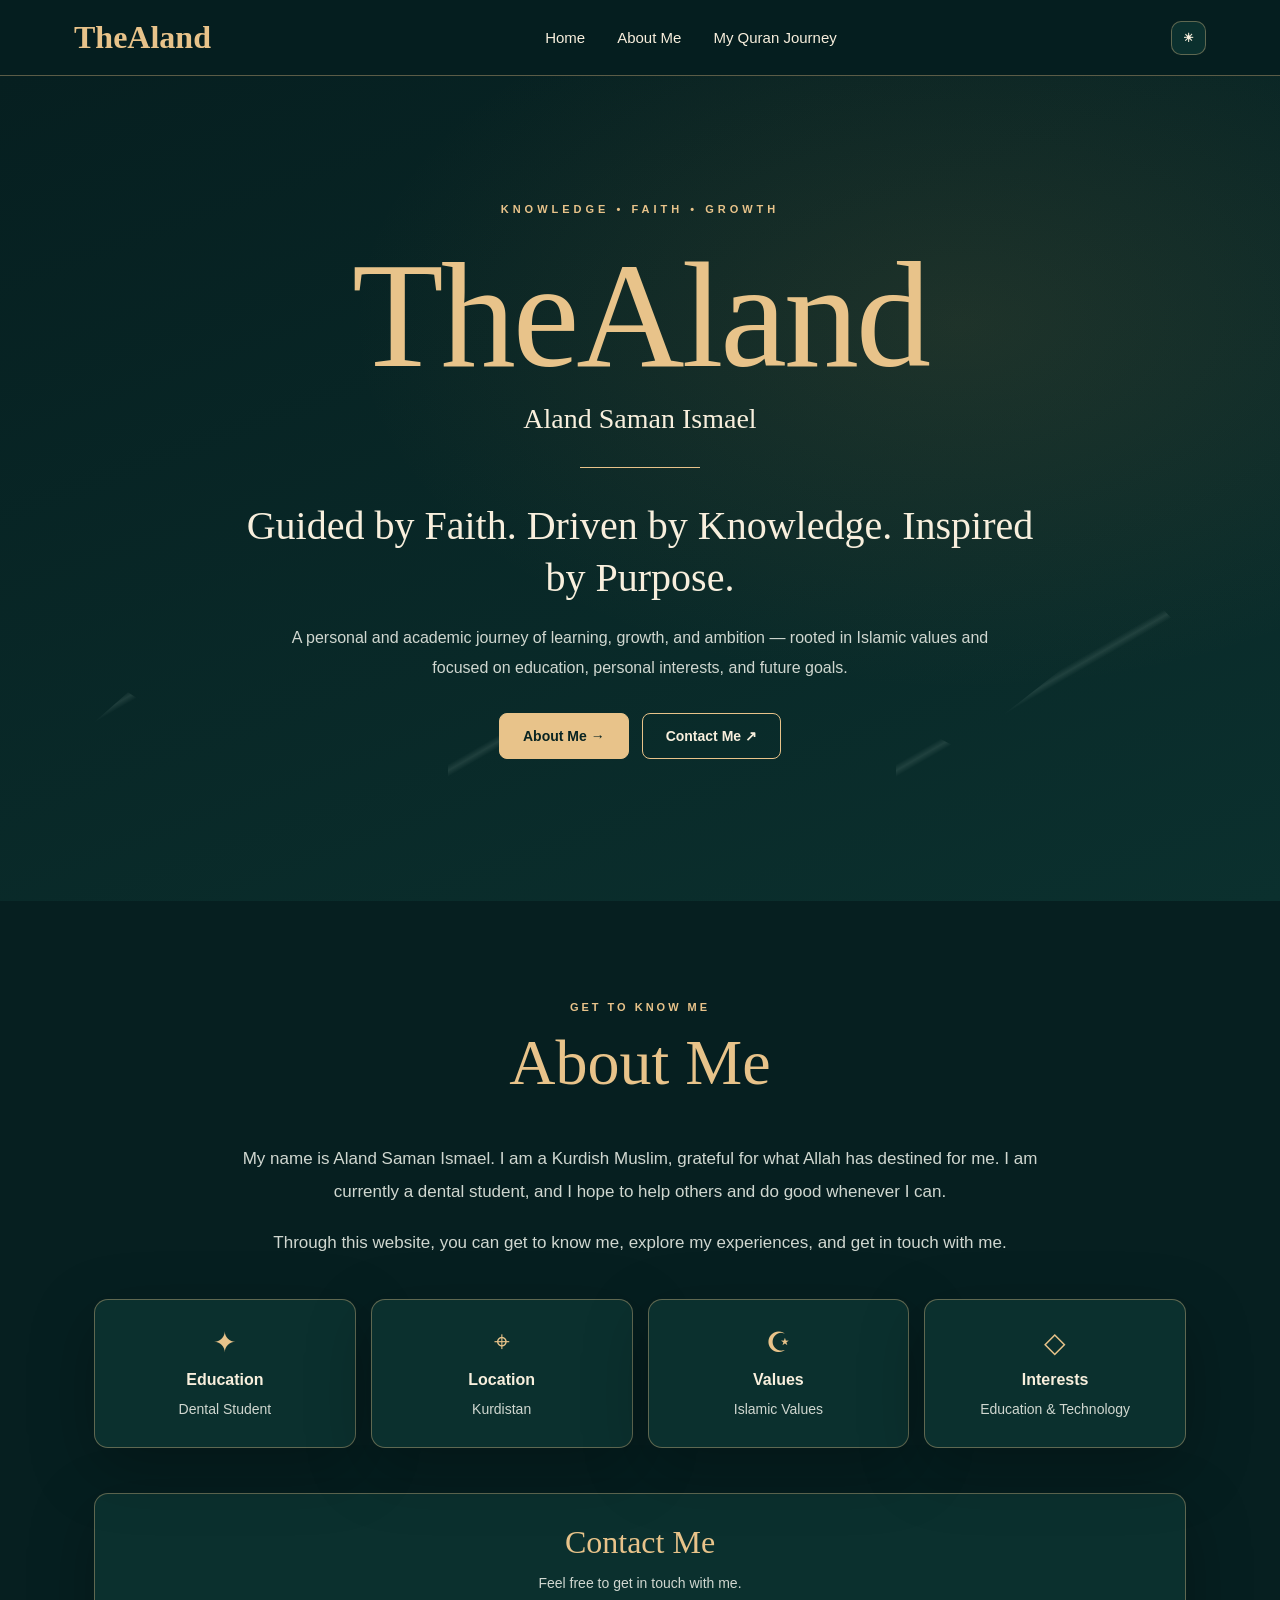
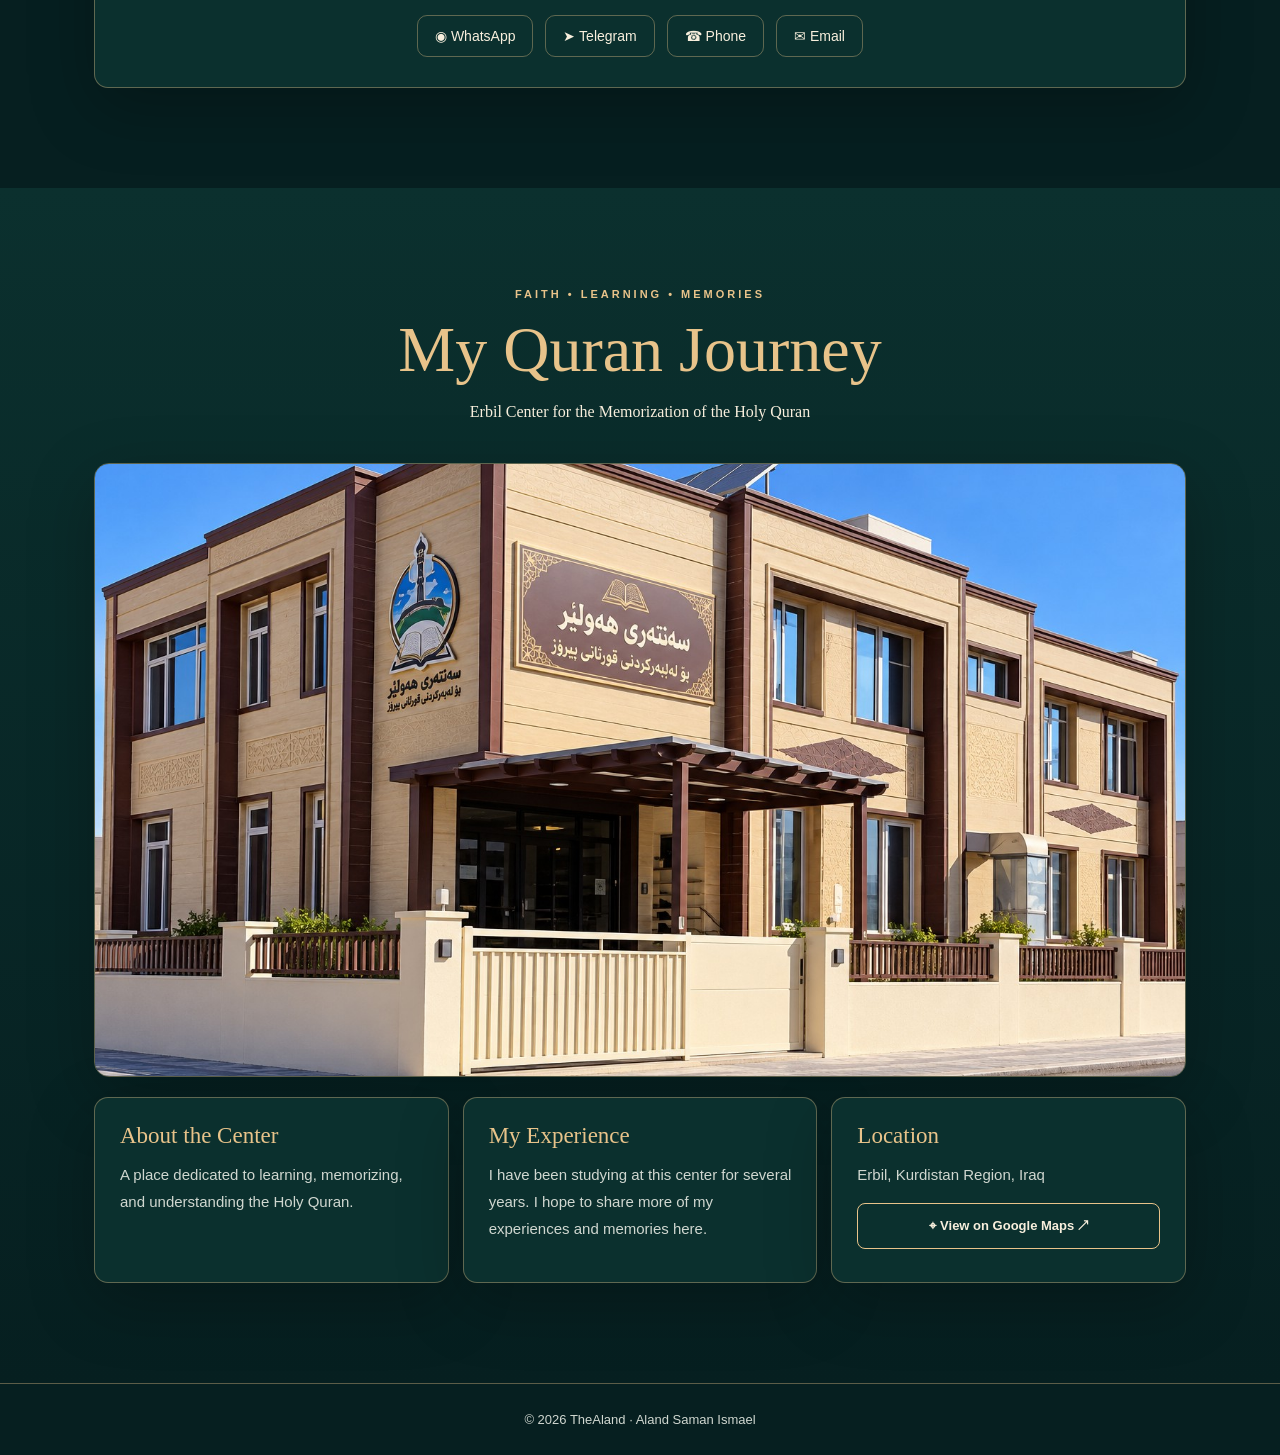
==== index.html @ 5c873763 "Add files via upload" ====
<!doctype html><html lang="en" dir="ltr"><head><meta charset="utf-8"><meta name="viewport" content="width=device-width,initial-scale=1"><meta name="theme-color" content="#092b2b"><meta name="description" content="TheAland — personal and academic journey of Aland Saman Ismael"><title>TheAland — Aland Saman Ismael</title><style>
:root{--bg:#061f20;--panel:#0b302e;--panel2:#103c38;--ink:#f8efdd;--muted:#d0d7d0;--gold:#e8c38a;--line:rgba(232,195,138,.38);--shadow:0 20px 65px rgba(0,0,0,.25)}body.light{--bg:#f7f2e9;--panel:#fffaf0;--panel2:#eee4d3;--ink:#17332e;--muted:#53645b;--gold:#90632c;--line:rgba(130,93,47,.32);--shadow:0 20px 55px rgba(55,44,26,.10)}*{box-sizing:border-box}html{scroll-behavior:smooth;scroll-padding-top:86px}body{margin:0;background:var(--bg);color:var(--ink);font-family:Georgia,'Times New Roman',serif;transition:background .45s,color .45s}body[dir=rtl]{font-family:Tahoma,Arial,sans-serif}a{text-decoration:none;color:inherit}button{font:inherit;cursor:pointer}button:focus-visible,a:focus-visible{outline:2px solid var(--gold);outline-offset:4px}header{position:sticky;top:0;z-index:20;background:color-mix(in srgb,var(--bg) 93%,transparent);backdrop-filter:blur(18px);border-bottom:1px solid var(--line)}nav{max-width:1180px;margin:auto;padding:12px 24px;min-height:75px;display:flex;justify-content:space-between;align-items:center;gap:18px}.brand{font-size:clamp(24px,3vw,32px);font-weight:bold;color:var(--gold);white-space:nowrap}.navlinks{display:flex;gap:clamp(10px,2.2vw,28px);align-items:center}.navlinks a{font:15px Arial,sans-serif;white-space:nowrap;padding:10px 2px;transition:color .2s}.navlinks a:hover,.navlinks a.active{color:var(--gold)}.controls{display:flex;gap:7px;align-items:center}.smallbtn{border:1px solid var(--line);background:var(--panel);color:var(--ink);padding:9px 11px;border-radius:10px;font:600 12px Arial,sans-serif;white-space:nowrap}.smallbtn:hover{border-color:var(--gold)}.wrap{max-width:1140px;margin:auto;padding:0 24px}.hero{min-height:calc(100svh - 75px);display:flex;align-items:center;position:relative;overflow:hidden;background:radial-gradient(ellipse at 75% 30%,rgba(191,137,67,.12),transparent 45%),linear-gradient(160deg,var(--bg),var(--panel))}.hero:before{content:"";position:absolute;inset:auto 0 0;height:46%;opacity:.2;background:linear-gradient(150deg,transparent 38%,#76928a 39%,transparent 40%) 0 100%/35% 100% repeat-x;clip-path:polygon(0 75%,10% 45%,19% 65%,32% 25%,46% 75%,61% 35%,75% 60%,90% 20%,100% 56%,100% 100%,0 100%)}.hero-inner{position:relative;width:100%;text-align:center;padding:105px 24px 120px}.eyebrow{font:600 11px Arial,sans-serif;letter-spacing:4px;color:var(--gold);text-transform:uppercase}.hero h1{font-size:clamp(68px,12vw,150px);line-height:1.04;color:var(--gold);font-weight:500;letter-spacing:-3px;margin:22px 0 10px}.fullname{font-size:clamp(18px,3vw,28px);margin:0 0 32px}.rule{height:1px;width:120px;background:var(--gold);margin:0 auto 32px}.hero h2{font-size:clamp(23px,3.5vw,40px);font-weight:400;line-height:1.3;max-width:820px;margin:0 auto 19px}.intro{max-width:710px;margin:0 auto 30px;color:var(--muted);font:16px/1.9 Arial,sans-serif}.actions{display:flex;gap:13px;justify-content:center;flex-wrap:wrap}.btn{display:inline-flex;justify-content:center;align-items:center;gap:9px;min-height:46px;padding:12px 23px;border-radius:8px;border:1px solid var(--gold);background:var(--gold);color:#092422;font:600 14px Arial,sans-serif;transition:transform .25s,box-shadow .25s,background .25s}.btn:hover{transform:translateY(-3px);box-shadow:0 8px 25px rgba(213,164,86,.2)}.btn.ghost{background:transparent;color:var(--ink)}section.content{padding:100px 0}.sectiontop{text-align:center;margin-bottom:42px}.sectiontop h2{font-size:clamp(40px,6vw,64px);font-weight:400;color:var(--gold);margin:13px 0}.sectiontop .eyebrow{letter-spacing:3px}.aboutcopy{max-width:850px;margin:0 auto 40px;text-align:center;font:17px/1.95 Arial,sans-serif;color:var(--muted)}.aboutcopy p{margin:0 0 18px}.cards{display:grid;grid-template-columns:repeat(4,1fr);gap:15px}.card,.contact,.info{border:1px solid var(--line);border-radius:14px;background:var(--panel);box-shadow:var(--shadow)}.card{padding:26px 16px;text-align:center}.card .symbol{font-size:28px;color:var(--gold);display:block;margin-bottom:12px}.card strong{display:block;font:600 16px Arial,sans-serif;color:var(--ink);margin-bottom:9px}.card span:last-child{font:14px/1.6 Arial,sans-serif;color:var(--muted)}.contact{margin-top:45px;padding:30px;text-align:center}.contact h3{color:var(--gold);font-size:32px;font-weight:400;margin:0 0 6px}.contact p{color:var(--muted);font:14px Arial,sans-serif}.contact-links{display:flex;justify-content:center;flex-wrap:wrap;gap:12px;margin-top:24px}.contact-links a{border:1px solid var(--line);border-radius:10px;padding:12px 17px;display:inline-flex;align-items:center;gap:8px;font:14px Arial,sans-serif;transition:transform .2s,background .2s}.contact-links a:hover{transform:translateY(-3px);background:var(--panel2)}.journey{background:linear-gradient(180deg,var(--panel),var(--bg))}.journey-photo{width:100%;display:block;aspect-ratio:16/9;object-fit:cover;border:1px solid var(--line);border-radius:15px;box-shadow:var(--shadow)}.journey-grid{display:grid;grid-template-columns:repeat(3,1fr);gap:14px;margin-top:20px}.info{padding:25px}.info h3{color:var(--gold);font-size:23px;font-weight:400;margin:0 0 12px}.info p{color:var(--muted);font:15px/1.8 Arial,sans-serif;margin:0 0 15px}.info .btn{width:100%;font-size:13px;padding:12px 10px}.footer{text-align:center;padding:28px 20px;border-top:1px solid var(--line);font:13px Arial,sans-serif;color:var(--muted)}.reveal{opacity:1;transform:none;transition:opacity .7s ease,transform .7s ease}.reveal.visible{opacity:1;transform:none}[dir=rtl] .eyebrow{letter-spacing:0}[dir=rtl] .hero h1{letter-spacing:0}@media(max-width:850px){nav{flex-wrap:wrap;gap:7px;justify-content:center}.brand{margin-right:auto}.controls{margin-left:auto}.navlinks{order:3;width:100%;justify-content:center;gap:24px}.navlinks a{font-size:13px}.cards{grid-template-columns:repeat(2,1fr)}.journey-grid{grid-template-columns:1fr}.hero{min-height:76svh}.hero-inner{padding:80px 22px}.hero h1{font-size:clamp(60px,12vw,100px)}section.content{padding:75px 0}}@media(max-width:440px){nav{padding:10px 12px}.navlinks{gap:17px}.navlinks a{font-size:12px}.brand{font-size:24px}.smallbtn{padding:8px}.wrap{padding:0 16px}.card{padding:20px 9px}.contact{padding:24px 13px}.contact-links a{padding:11px 12px}.hero h1{letter-spacing:-2px}}@media(prefers-reduced-motion:reduce){html{scroll-behavior:auto}*,*:before,*:after{transition:none!important;animation:none!important}.reveal{opacity:1;transform:none}}
</style></head><body><header><nav><a class="brand" href="#home">TheAland</a><div class="navlinks"><a href="#home" data-i="navHome">Home</a><a href="#about" data-i="navAbout">About Me</a><a href="#quran" data-i="navQuran">My Quran Journey</a></div><div class="controls"><button id="theme" class="smallbtn" aria-label="Toggle dark and light mode">☀︎</button></div></nav></header>
<main><section id="home" class="hero"><div class="hero-inner"><div class="eyebrow reveal" data-i="tag">KNOWLEDGE • FAITH • GROWTH</div><h1 class="reveal">TheAland</h1><p class="fullname reveal">Aland Saman Ismael</p><div class="rule"></div><h2 class="reveal" data-i="headline">Guided by Faith. Driven by Knowledge. Inspired by Purpose.</h2><p class="intro reveal" data-i="intro">A personal and academic journey of learning, growth, and ambition — rooted in Islamic values and focused on education, personal interests, and future goals.</p><div class="actions reveal"><a class="btn" href="#about" data-i="aboutBtn">About Me →</a><a class="btn ghost" href="#contact" data-i="contactBtn">Contact Me ↗</a></div></div></section>
<section id="about" class="content"><div class="wrap"><div class="sectiontop reveal"><div class="eyebrow" data-i="getToKnow">GET TO KNOW ME</div><h2 data-i="aboutTitle">About Me</h2></div><div class="aboutcopy reveal"><p data-i="aboutP1">My name is Aland Saman Ismael. I am a Kurdish Muslim, grateful for what Allah has destined for me. I am currently a dental student, and I hope to help others and do good whenever I can.</p><p data-i="aboutP2">Through this website, you can get to know me, explore my experiences, and get in touch with me.</p></div><div class="cards reveal"><div class="card"><span class="symbol">✦</span><strong data-i="education">Education</strong><span data-i="dental">Dental Student</span></div><div class="card"><span class="symbol">⌖</span><strong data-i="location">Location</strong><span data-i="kurdistan">Kurdistan</span></div><div class="card"><span class="symbol">☪</span><strong data-i="values">Values</strong><span data-i="islamic">Islamic Values</span></div><div class="card"><span class="symbol">◇</span><strong data-i="interests">Interests</strong><span data-i="eduTech">Education & Technology</span></div></div><div class="contact reveal" id="contact"><h3 data-i="contactTitle">Contact Me</h3><p data-i="contactDesc">Feel free to get in touch with me.</p><div class="contact-links"><a href="https://wa.me/9647704470243" target="_blank" rel="noopener">◉ WhatsApp</a><a href="https://t.me/alandasi" target="_blank" rel="noopener">➤ Telegram</a><a href="tel:+9647704470243">☎ Phone</a><a href="mailto:Alandkoyi207@gmail.com">✉ Email</a></div></div></div></section>
<section id="quran" class="content journey"><div class="wrap"><div class="sectiontop reveal"><div class="eyebrow" data-i="journeyTag">FAITH • LEARNING • MEMORIES</div><h2 data-i="journeyTitle">My Quran Journey</h2><p data-i="centerName">Erbil Center for the Memorization of the Holy Quran</p></div><img class="journey-photo reveal" src="[data-uri]" alt="Edited architectural image of Erbil Quran memorization center"><div class="journey-grid reveal"><article class="info"><h3 data-i="centerHead">About the Center</h3><p data-i="centerText">A place dedicated to learning, memorizing, and understanding the Holy Quran.</p></article><article class="info"><h3 data-i="experienceHead">My Experience</h3><p data-i="experienceText">I have been studying at this center for several years. I hope to share more of my experiences and memories here.</p></article><article class="info"><h3 data-i="location">Location</h3><p data-i="centerLocation">Erbil, Kurdistan Region, Iraq</p><a class="btn ghost" href="https://maps.app.goo.gl/LrZGSgkJz7rEsJYW6?g_st=ac" target="_blank" rel="noopener" data-i="mapsBtn">⌖ View on Google Maps ↗</a></article></div></div></section></main><footer class="footer">© <span id="year"></span> TheAland · Aland Saman Ismael</footer>
<script>
(function(){
  var b=document.getElementById('theme');
  if(b){b.addEventListener('click',function(){
    document.body.classList.toggle('light');
    b.textContent=document.body.classList.contains('light')?'☾':'☀︎';
  });}
  var y=document.getElementById('year');if(y)y.textContent=new Date().getFullYear();
})();
</script></body></html>
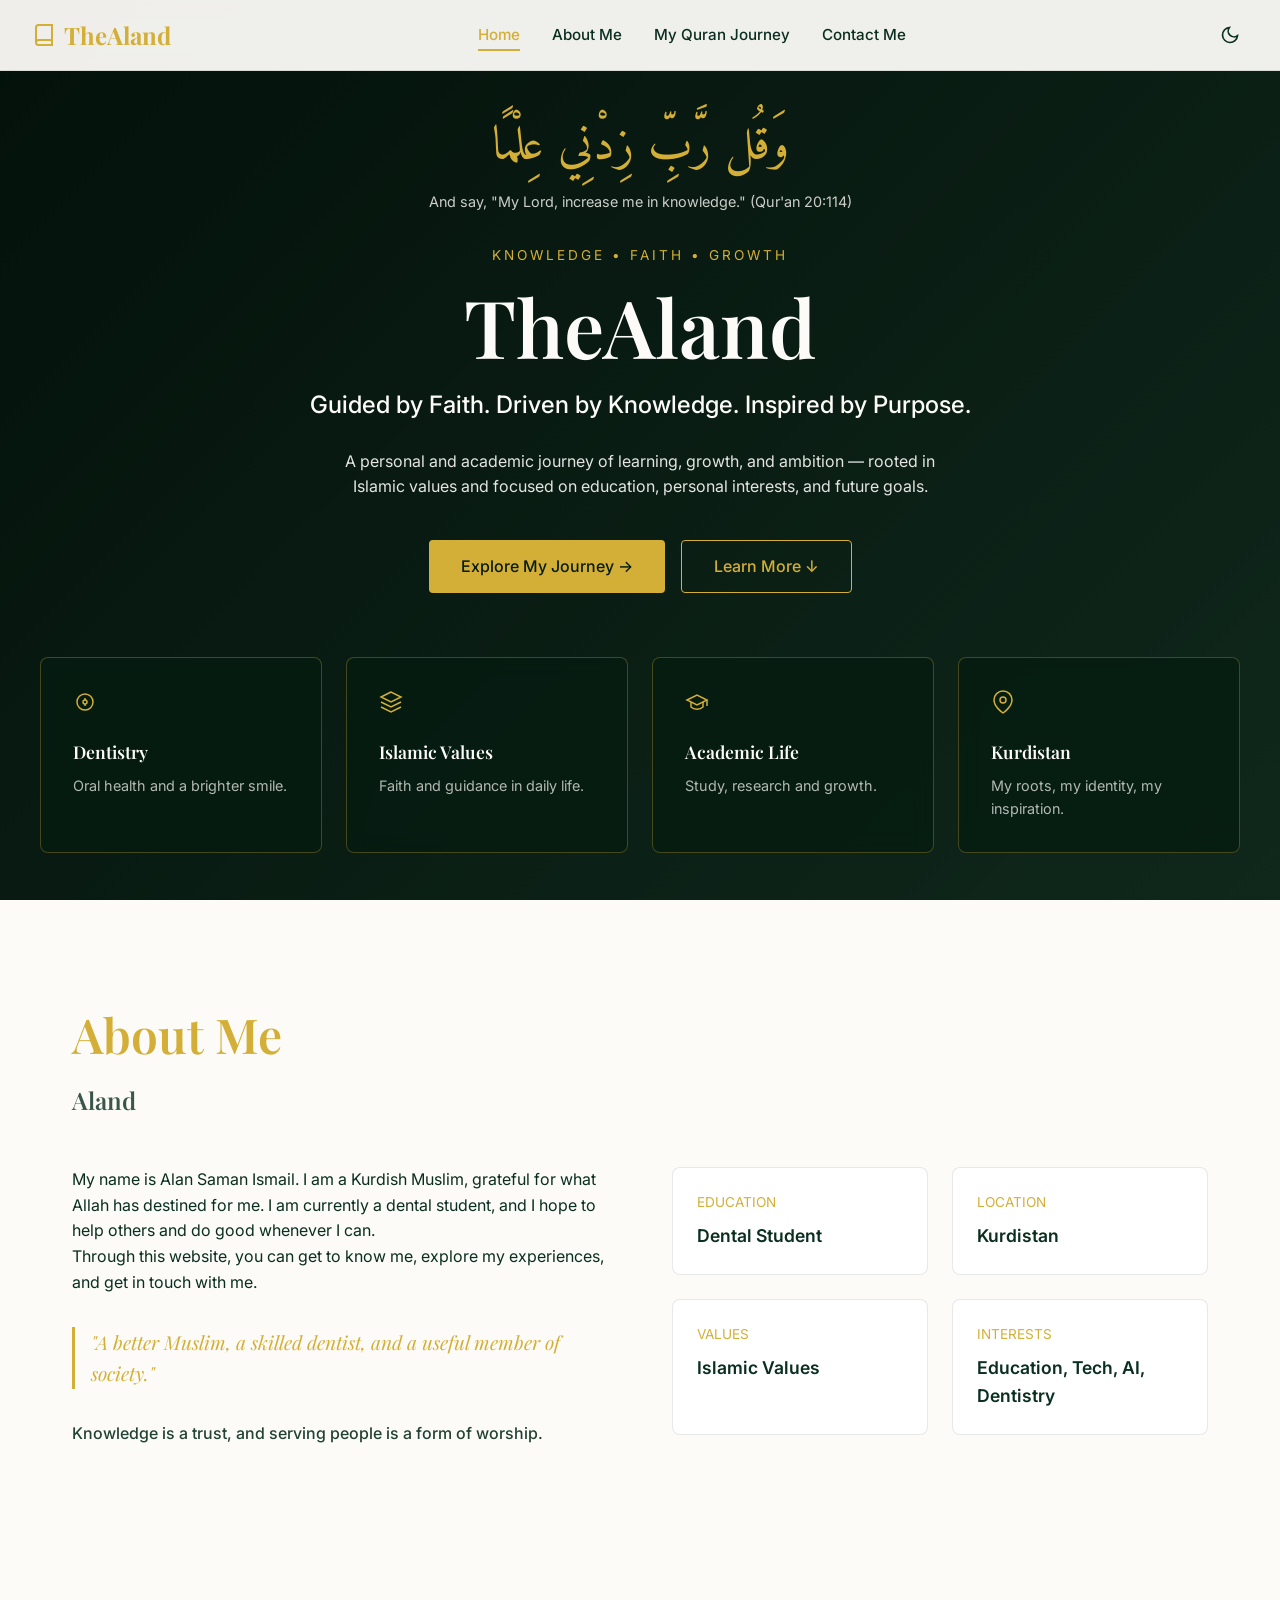
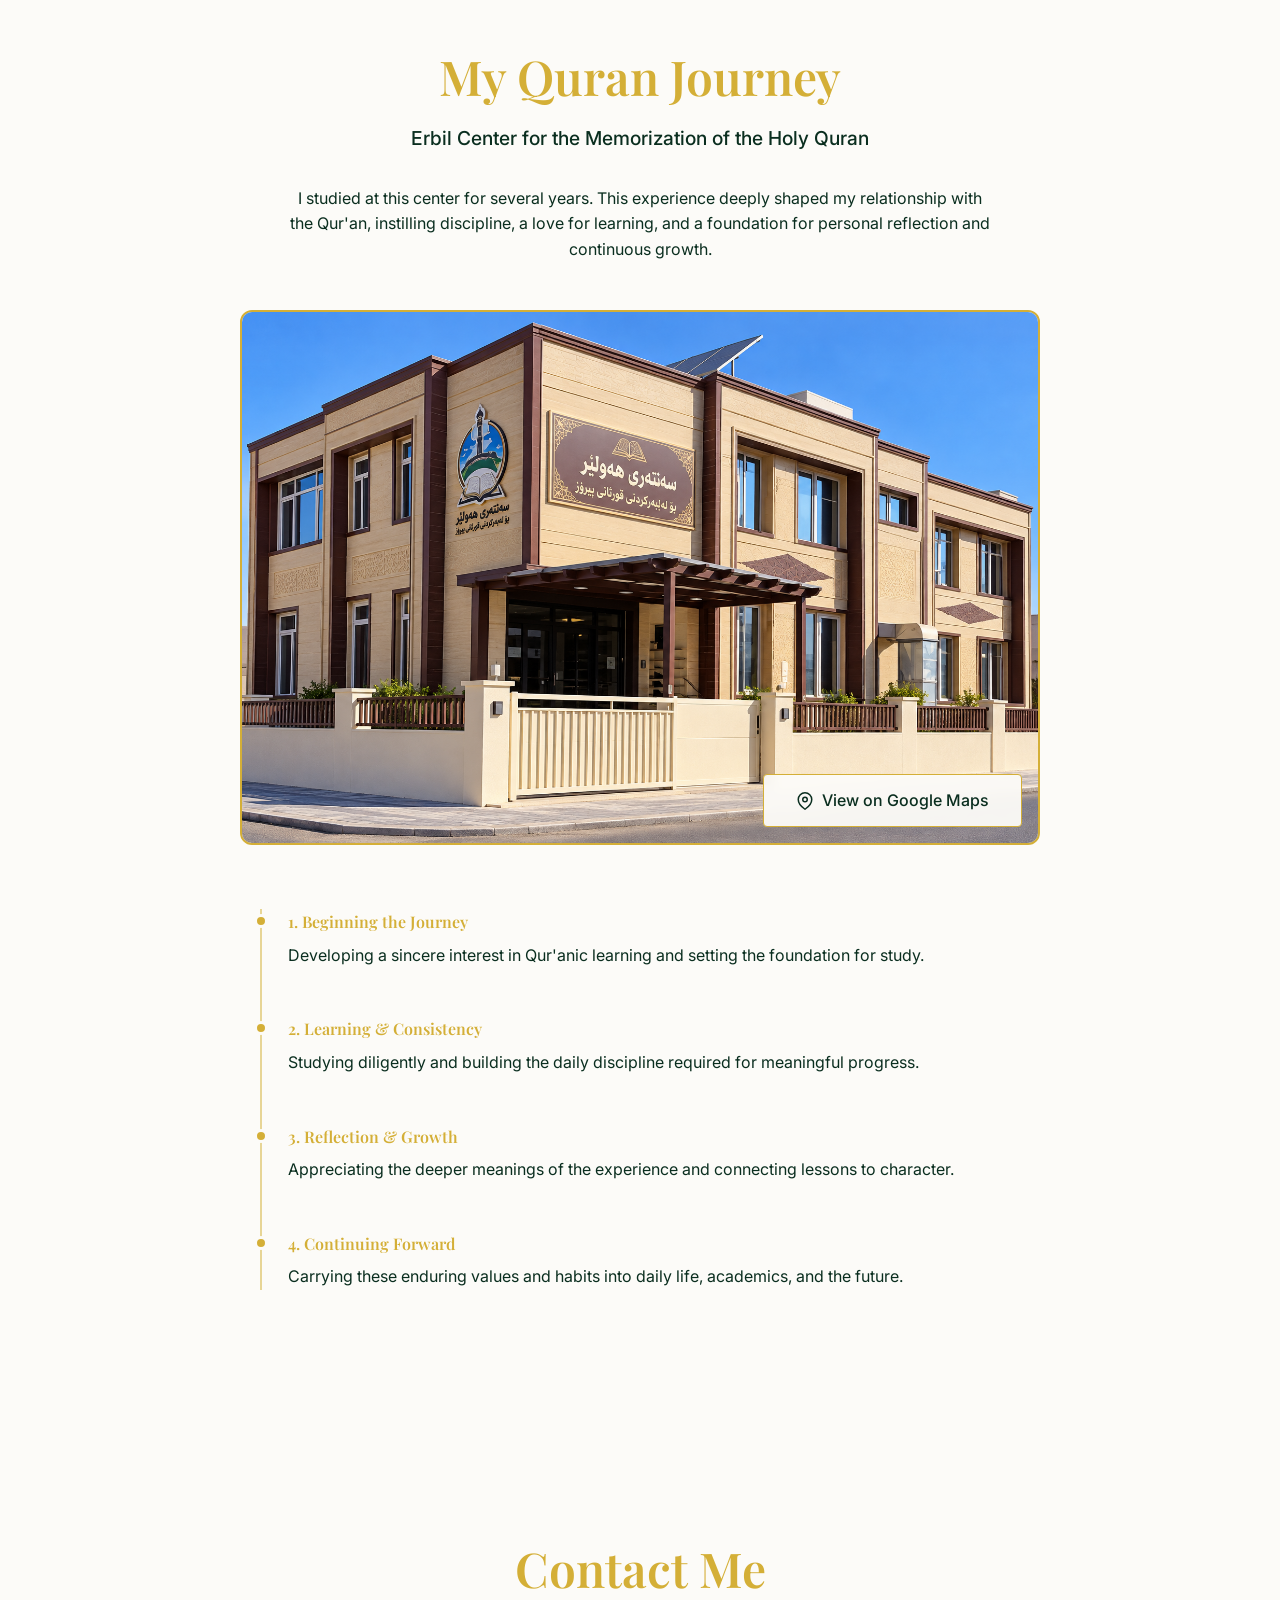
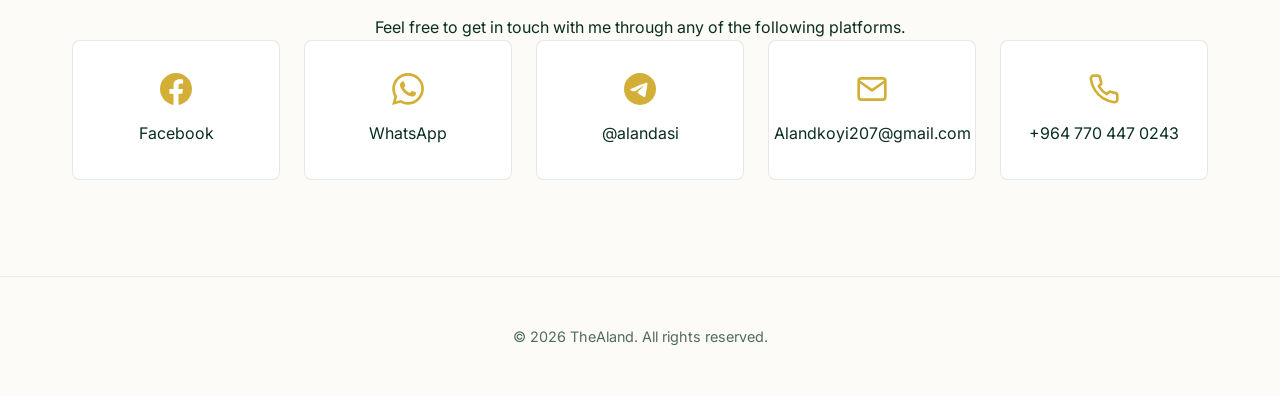
==== commit 53a40530: "Rename Index.html to index.html" ====
--- a/index.html
+++ b/index.html
@@ -1,16 +1,232 @@
-<!doctype html><html lang="en" dir="ltr"><head><meta charset="utf-8"><meta name="viewport" content="width=device-width,initial-scale=1"><meta name="theme-color" content="#092b2b"><meta name="description" content="TheAland — personal and academic journey of Aland Saman Ismael"><title>TheAland — Aland Saman Ismael</title><style>
-:root{--bg:#061f20;--panel:#0b302e;--panel2:#103c38;--ink:#f8efdd;--muted:#d0d7d0;--gold:#e8c38a;--line:rgba(232,195,138,.38);--shadow:0 20px 65px rgba(0,0,0,.25)}body.light{--bg:#f7f2e9;--panel:#fffaf0;--panel2:#eee4d3;--ink:#17332e;--muted:#53645b;--gold:#90632c;--line:rgba(130,93,47,.32);--shadow:0 20px 55px rgba(55,44,26,.10)}*{box-sizing:border-box}html{scroll-behavior:smooth;scroll-padding-top:86px}body{margin:0;background:var(--bg);color:var(--ink);font-family:Georgia,'Times New Roman',serif;transition:background .45s,color .45s}body[dir=rtl]{font-family:Tahoma,Arial,sans-serif}a{text-decoration:none;color:inherit}button{font:inherit;cursor:pointer}button:focus-visible,a:focus-visible{outline:2px solid var(--gold);outline-offset:4px}header{position:sticky;top:0;z-index:20;background:color-mix(in srgb,var(--bg) 93%,transparent);backdrop-filter:blur(18px);border-bottom:1px solid var(--line)}nav{max-width:1180px;margin:auto;padding:12px 24px;min-height:75px;display:flex;justify-content:space-between;align-items:center;gap:18px}.brand{font-size:clamp(24px,3vw,32px);font-weight:bold;color:var(--gold);white-space:nowrap}.navlinks{display:flex;gap:clamp(10px,2.2vw,28px);align-items:center}.navlinks a{font:15px Arial,sans-serif;white-space:nowrap;padding:10px 2px;transition:color .2s}.navlinks a:hover,.navlinks a.active{color:var(--gold)}.controls{display:flex;gap:7px;align-items:center}.smallbtn{border:1px solid var(--line);background:var(--panel);color:var(--ink);padding:9px 11px;border-radius:10px;font:600 12px Arial,sans-serif;white-space:nowrap}.smallbtn:hover{border-color:var(--gold)}.wrap{max-width:1140px;margin:auto;padding:0 24px}.hero{min-height:calc(100svh - 75px);display:flex;align-items:center;position:relative;overflow:hidden;background:radial-gradient(ellipse at 75% 30%,rgba(191,137,67,.12),transparent 45%),linear-gradient(160deg,var(--bg),var(--panel))}.hero:before{content:"";position:absolute;inset:auto 0 0;height:46%;opacity:.2;background:linear-gradient(150deg,transparent 38%,#76928a 39%,transparent 40%) 0 100%/35% 100% repeat-x;clip-path:polygon(0 75%,10% 45%,19% 65%,32% 25%,46% 75%,61% 35%,75% 60%,90% 20%,100% 56%,100% 100%,0 100%)}.hero-inner{position:relative;width:100%;text-align:center;padding:105px 24px 120px}.eyebrow{font:600 11px Arial,sans-serif;letter-spacing:4px;color:var(--gold);text-transform:uppercase}.hero h1{font-size:clamp(68px,12vw,150px);line-height:1.04;color:var(--gold);font-weight:500;letter-spacing:-3px;margin:22px 0 10px}.fullname{font-size:clamp(18px,3vw,28px);margin:0 0 32px}.rule{height:1px;width:120px;background:var(--gold);margin:0 auto 32px}.hero h2{font-size:clamp(23px,3.5vw,40px);font-weight:400;line-height:1.3;max-width:820px;margin:0 auto 19px}.intro{max-width:710px;margin:0 auto 30px;color:var(--muted);font:16px/1.9 Arial,sans-serif}.actions{display:flex;gap:13px;justify-content:center;flex-wrap:wrap}.btn{display:inline-flex;justify-content:center;align-items:center;gap:9px;min-height:46px;padding:12px 23px;border-radius:8px;border:1px solid var(--gold);background:var(--gold);color:#092422;font:600 14px Arial,sans-serif;transition:transform .25s,box-shadow .25s,background .25s}.btn:hover{transform:translateY(-3px);box-shadow:0 8px 25px rgba(213,164,86,.2)}.btn.ghost{background:transparent;color:var(--ink)}section.content{padding:100px 0}.sectiontop{text-align:center;margin-bottom:42px}.sectiontop h2{font-size:clamp(40px,6vw,64px);font-weight:400;color:var(--gold);margin:13px 0}.sectiontop .eyebrow{letter-spacing:3px}.aboutcopy{max-width:850px;margin:0 auto 40px;text-align:center;font:17px/1.95 Arial,sans-serif;color:var(--muted)}.aboutcopy p{margin:0 0 18px}.cards{display:grid;grid-template-columns:repeat(4,1fr);gap:15px}.card,.contact,.info{border:1px solid var(--line);border-radius:14px;background:var(--panel);box-shadow:var(--shadow)}.card{padding:26px 16px;text-align:center}.card .symbol{font-size:28px;color:var(--gold);display:block;margin-bottom:12px}.card strong{display:block;font:600 16px Arial,sans-serif;color:var(--ink);margin-bottom:9px}.card span:last-child{font:14px/1.6 Arial,sans-serif;color:var(--muted)}.contact{margin-top:45px;padding:30px;text-align:center}.contact h3{color:var(--gold);font-size:32px;font-weight:400;margin:0 0 6px}.contact p{color:var(--muted);font:14px Arial,sans-serif}.contact-links{display:flex;justify-content:center;flex-wrap:wrap;gap:12px;margin-top:24px}.contact-links a{border:1px solid var(--line);border-radius:10px;padding:12px 17px;display:inline-flex;align-items:center;gap:8px;font:14px Arial,sans-serif;transition:transform .2s,background .2s}.contact-links a:hover{transform:translateY(-3px);background:var(--panel2)}.journey{background:linear-gradient(180deg,var(--panel),var(--bg))}.journey-photo{width:100%;display:block;aspect-ratio:16/9;object-fit:cover;border:1px solid var(--line);border-radius:15px;box-shadow:var(--shadow)}.journey-grid{display:grid;grid-template-columns:repeat(3,1fr);gap:14px;margin-top:20px}.info{padding:25px}.info h3{color:var(--gold);font-size:23px;font-weight:400;margin:0 0 12px}.info p{color:var(--muted);font:15px/1.8 Arial,sans-serif;margin:0 0 15px}.info .btn{width:100%;font-size:13px;padding:12px 10px}.footer{text-align:center;padding:28px 20px;border-top:1px solid var(--line);font:13px Arial,sans-serif;color:var(--muted)}.reveal{opacity:1;transform:none;transition:opacity .7s ease,transform .7s ease}.reveal.visible{opacity:1;transform:none}[dir=rtl] .eyebrow{letter-spacing:0}[dir=rtl] .hero h1{letter-spacing:0}@media(max-width:850px){nav{flex-wrap:wrap;gap:7px;justify-content:center}.brand{margin-right:auto}.controls{margin-left:auto}.navlinks{order:3;width:100%;justify-content:center;gap:24px}.navlinks a{font-size:13px}.cards{grid-template-columns:repeat(2,1fr)}.journey-grid{grid-template-columns:1fr}.hero{min-height:76svh}.hero-inner{padding:80px 22px}.hero h1{font-size:clamp(60px,12vw,100px)}section.content{padding:75px 0}}@media(max-width:440px){nav{padding:10px 12px}.navlinks{gap:17px}.navlinks a{font-size:12px}.brand{font-size:24px}.smallbtn{padding:8px}.wrap{padding:0 16px}.card{padding:20px 9px}.contact{padding:24px 13px}.contact-links a{padding:11px 12px}.hero h1{letter-spacing:-2px}}@media(prefers-reduced-motion:reduce){html{scroll-behavior:auto}*,*:before,*:after{transition:none!important;animation:none!important}.reveal{opacity:1;transform:none}}
-</style></head><body><header><nav><a class="brand" href="#home">TheAland</a><div class="navlinks"><a href="#home" data-i="navHome">Home</a><a href="#about" data-i="navAbout">About Me</a><a href="#quran" data-i="navQuran">My Quran Journey</a></div><div class="controls"><button id="theme" class="smallbtn" aria-label="Toggle dark and light mode">☀︎</button></div></nav></header>
-<main><section id="home" class="hero"><div class="hero-inner"><div class="eyebrow reveal" data-i="tag">KNOWLEDGE • FAITH • GROWTH</div><h1 class="reveal">TheAland</h1><p class="fullname reveal">Aland Saman Ismael</p><div class="rule"></div><h2 class="reveal" data-i="headline">Guided by Faith. Driven by Knowledge. Inspired by Purpose.</h2><p class="intro reveal" data-i="intro">A personal and academic journey of learning, growth, and ambition — rooted in Islamic values and focused on education, personal interests, and future goals.</p><div class="actions reveal"><a class="btn" href="#about" data-i="aboutBtn">About Me →</a><a class="btn ghost" href="#contact" data-i="contactBtn">Contact Me ↗</a></div></div></section>
-<section id="about" class="content"><div class="wrap"><div class="sectiontop reveal"><div class="eyebrow" data-i="getToKnow">GET TO KNOW ME</div><h2 data-i="aboutTitle">About Me</h2></div><div class="aboutcopy reveal"><p data-i="aboutP1">My name is Aland Saman Ismael. I am a Kurdish Muslim, grateful for what Allah has destined for me. I am currently a dental student, and I hope to help others and do good whenever I can.</p><p data-i="aboutP2">Through this website, you can get to know me, explore my experiences, and get in touch with me.</p></div><div class="cards reveal"><div class="card"><span class="symbol">✦</span><strong data-i="education">Education</strong><span data-i="dental">Dental Student</span></div><div class="card"><span class="symbol">⌖</span><strong data-i="location">Location</strong><span data-i="kurdistan">Kurdistan</span></div><div class="card"><span class="symbol">☪</span><strong data-i="values">Values</strong><span data-i="islamic">Islamic Values</span></div><div class="card"><span class="symbol">◇</span><strong data-i="interests">Interests</strong><span data-i="eduTech">Education & Technology</span></div></div><div class="contact reveal" id="contact"><h3 data-i="contactTitle">Contact Me</h3><p data-i="contactDesc">Feel free to get in touch with me.</p><div class="contact-links"><a href="https://wa.me/9647704470243" target="_blank" rel="noopener">◉ WhatsApp</a><a href="https://t.me/alandasi" target="_blank" rel="noopener">➤ Telegram</a><a href="tel:+9647704470243">☎ Phone</a><a href="mailto:Alandkoyi207@gmail.com">✉ Email</a></div></div></div></section>
-<section id="quran" class="content journey"><div class="wrap"><div class="sectiontop reveal"><div class="eyebrow" data-i="journeyTag">FAITH • LEARNING • MEMORIES</div><h2 data-i="journeyTitle">My Quran Journey</h2><p data-i="centerName">Erbil Center for the Memorization of the Holy Quran</p></div><img class="journey-photo reveal" src="[data-uri]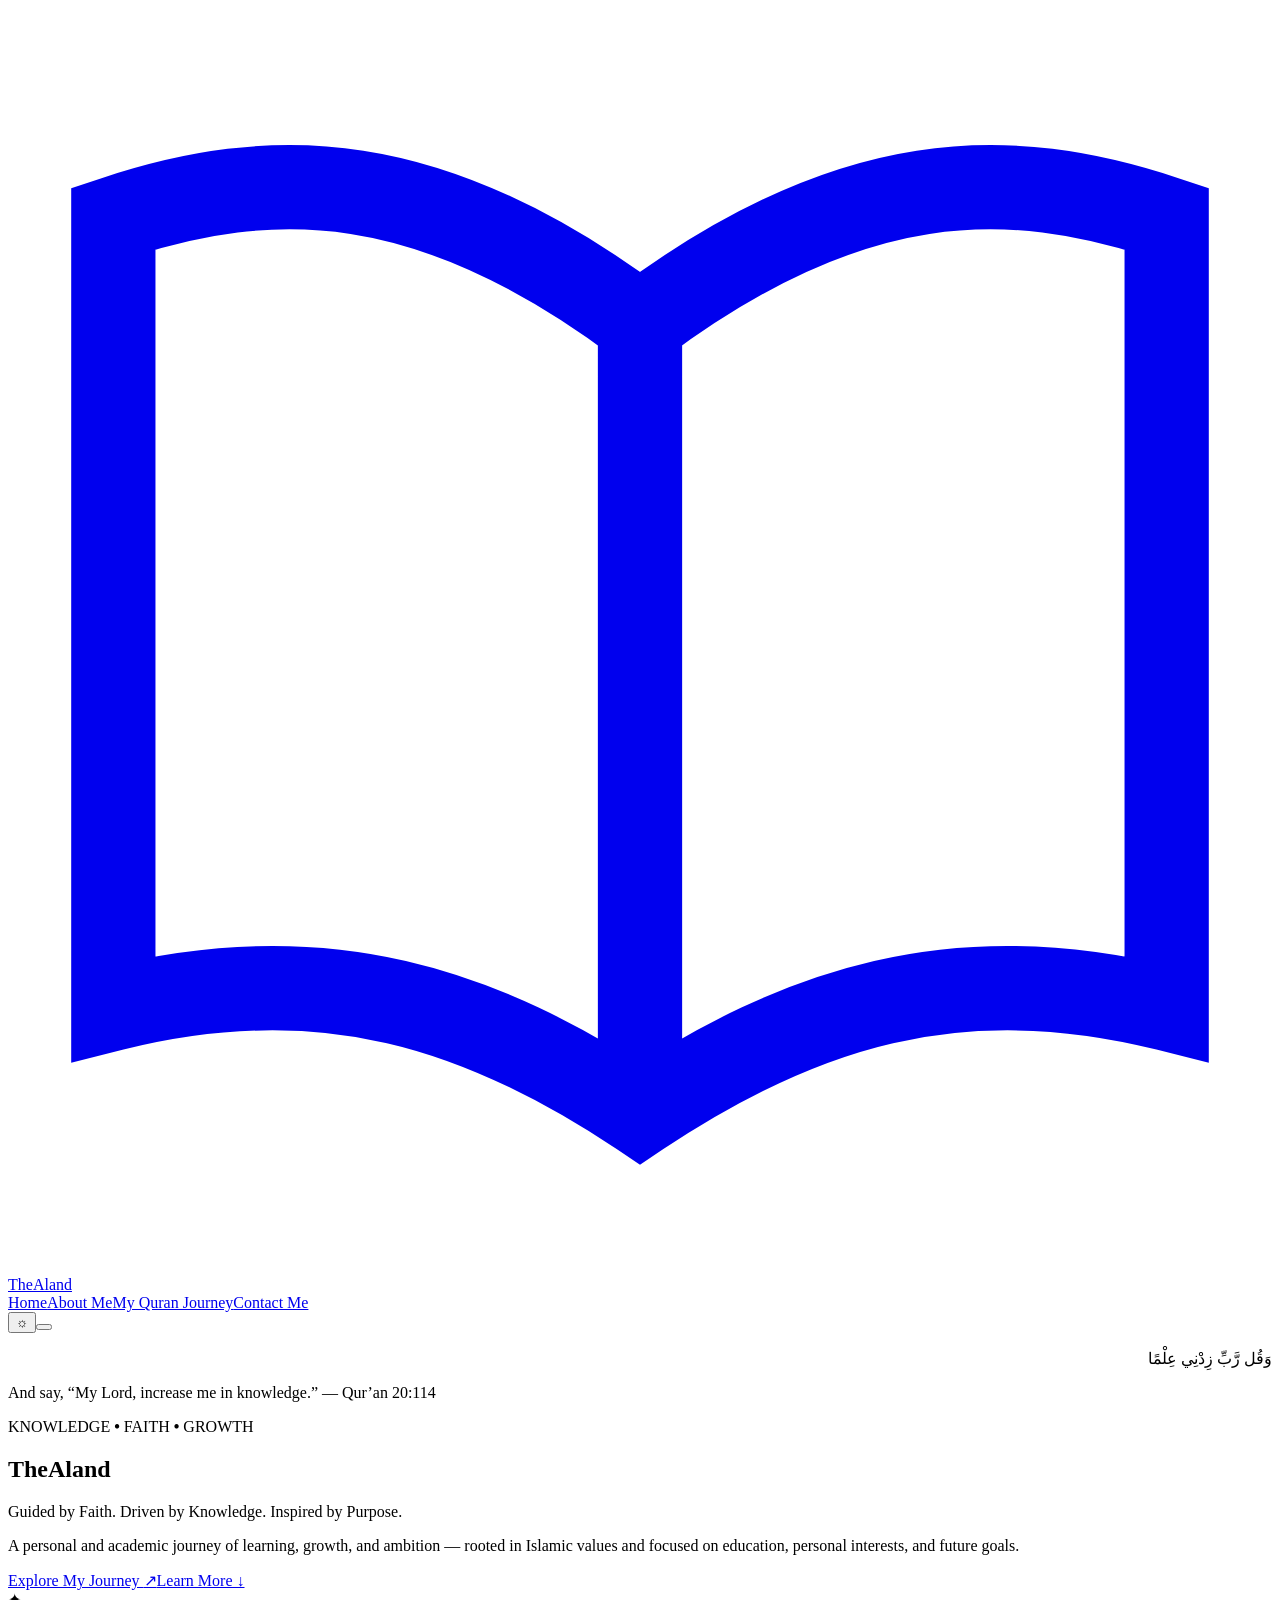
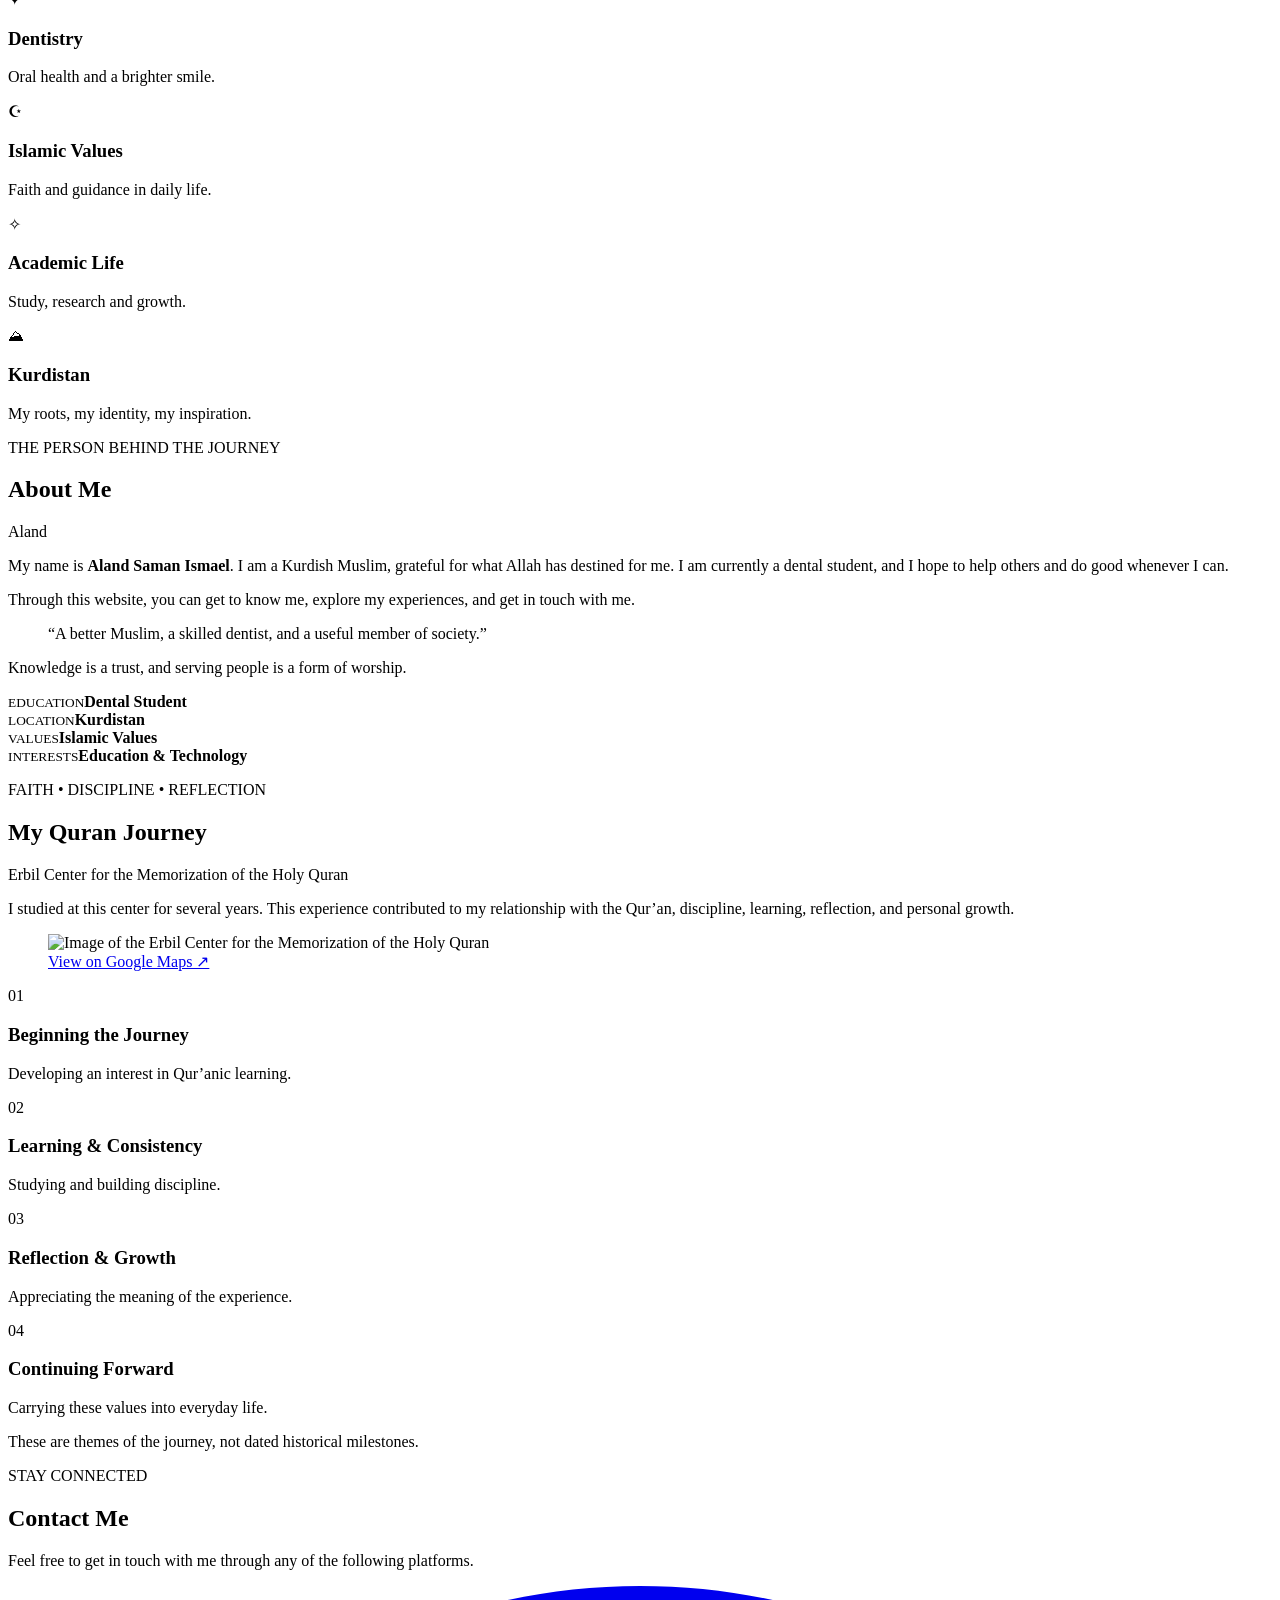
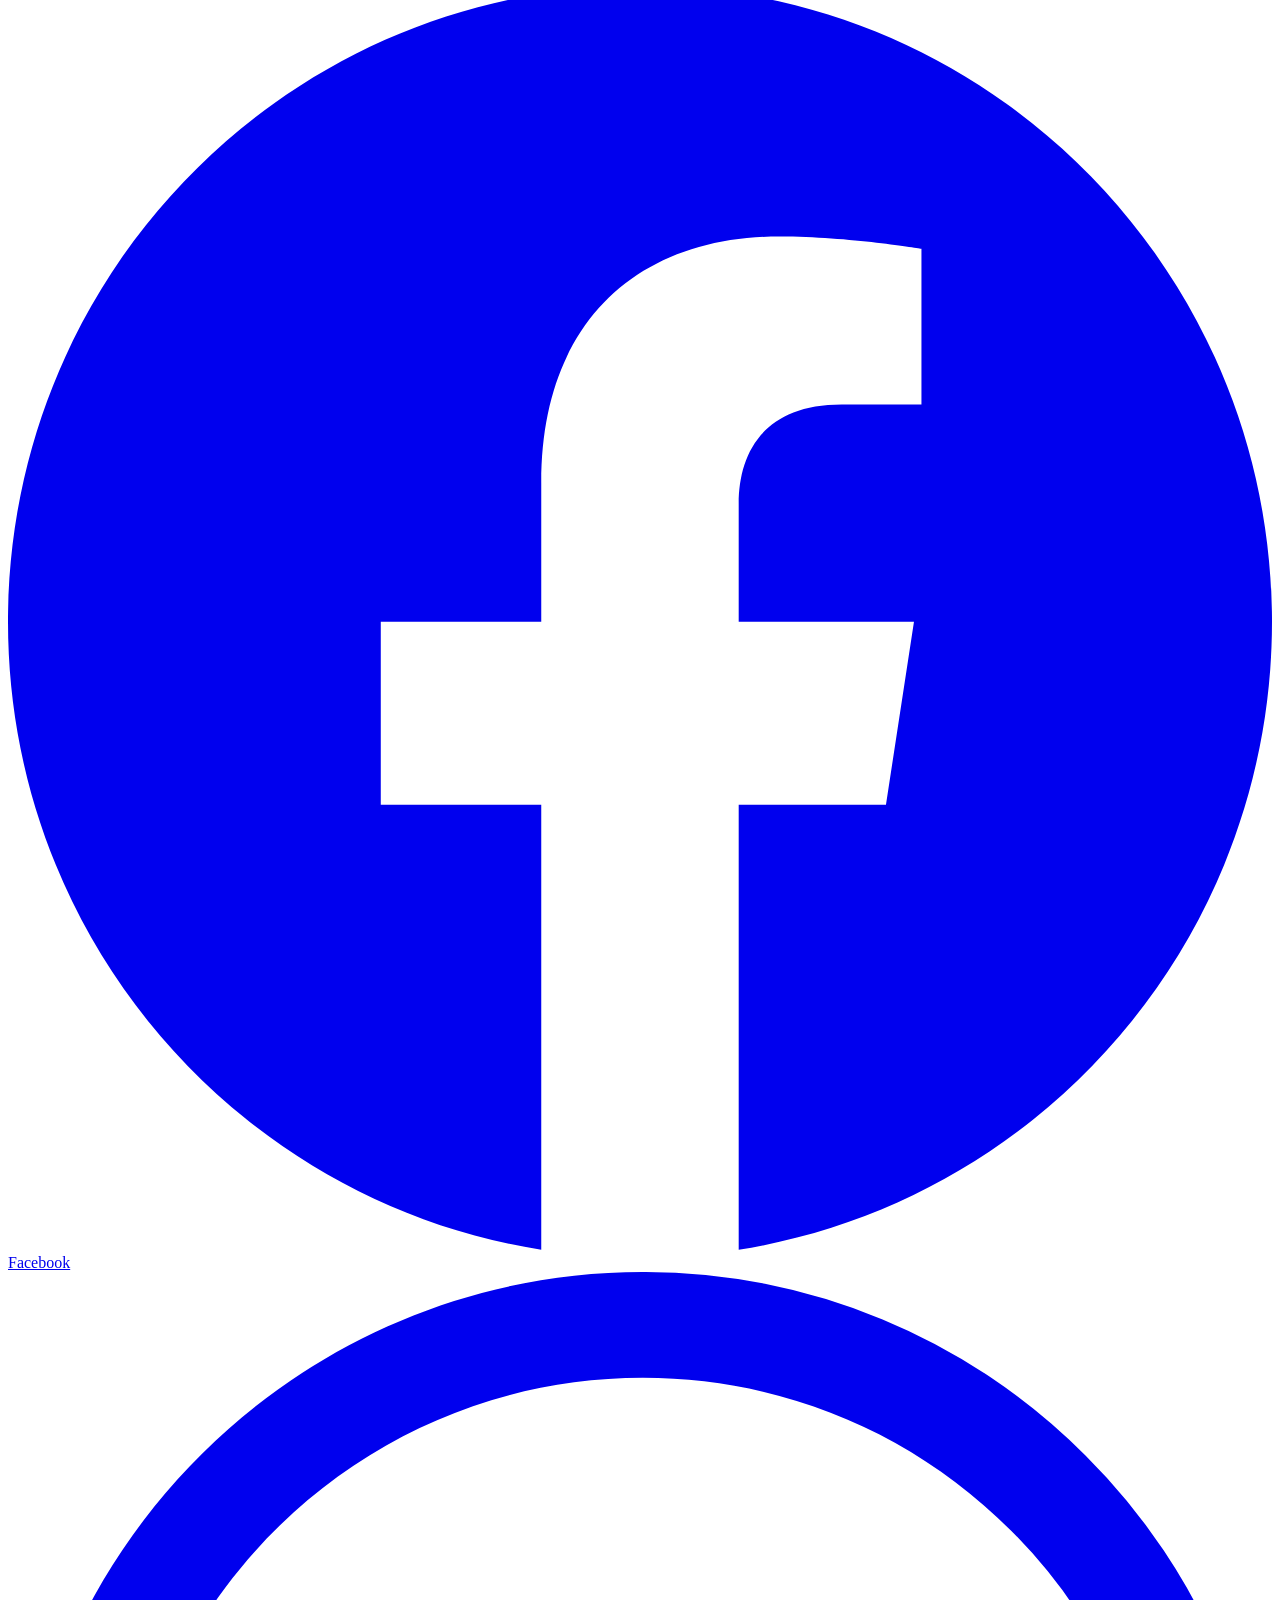
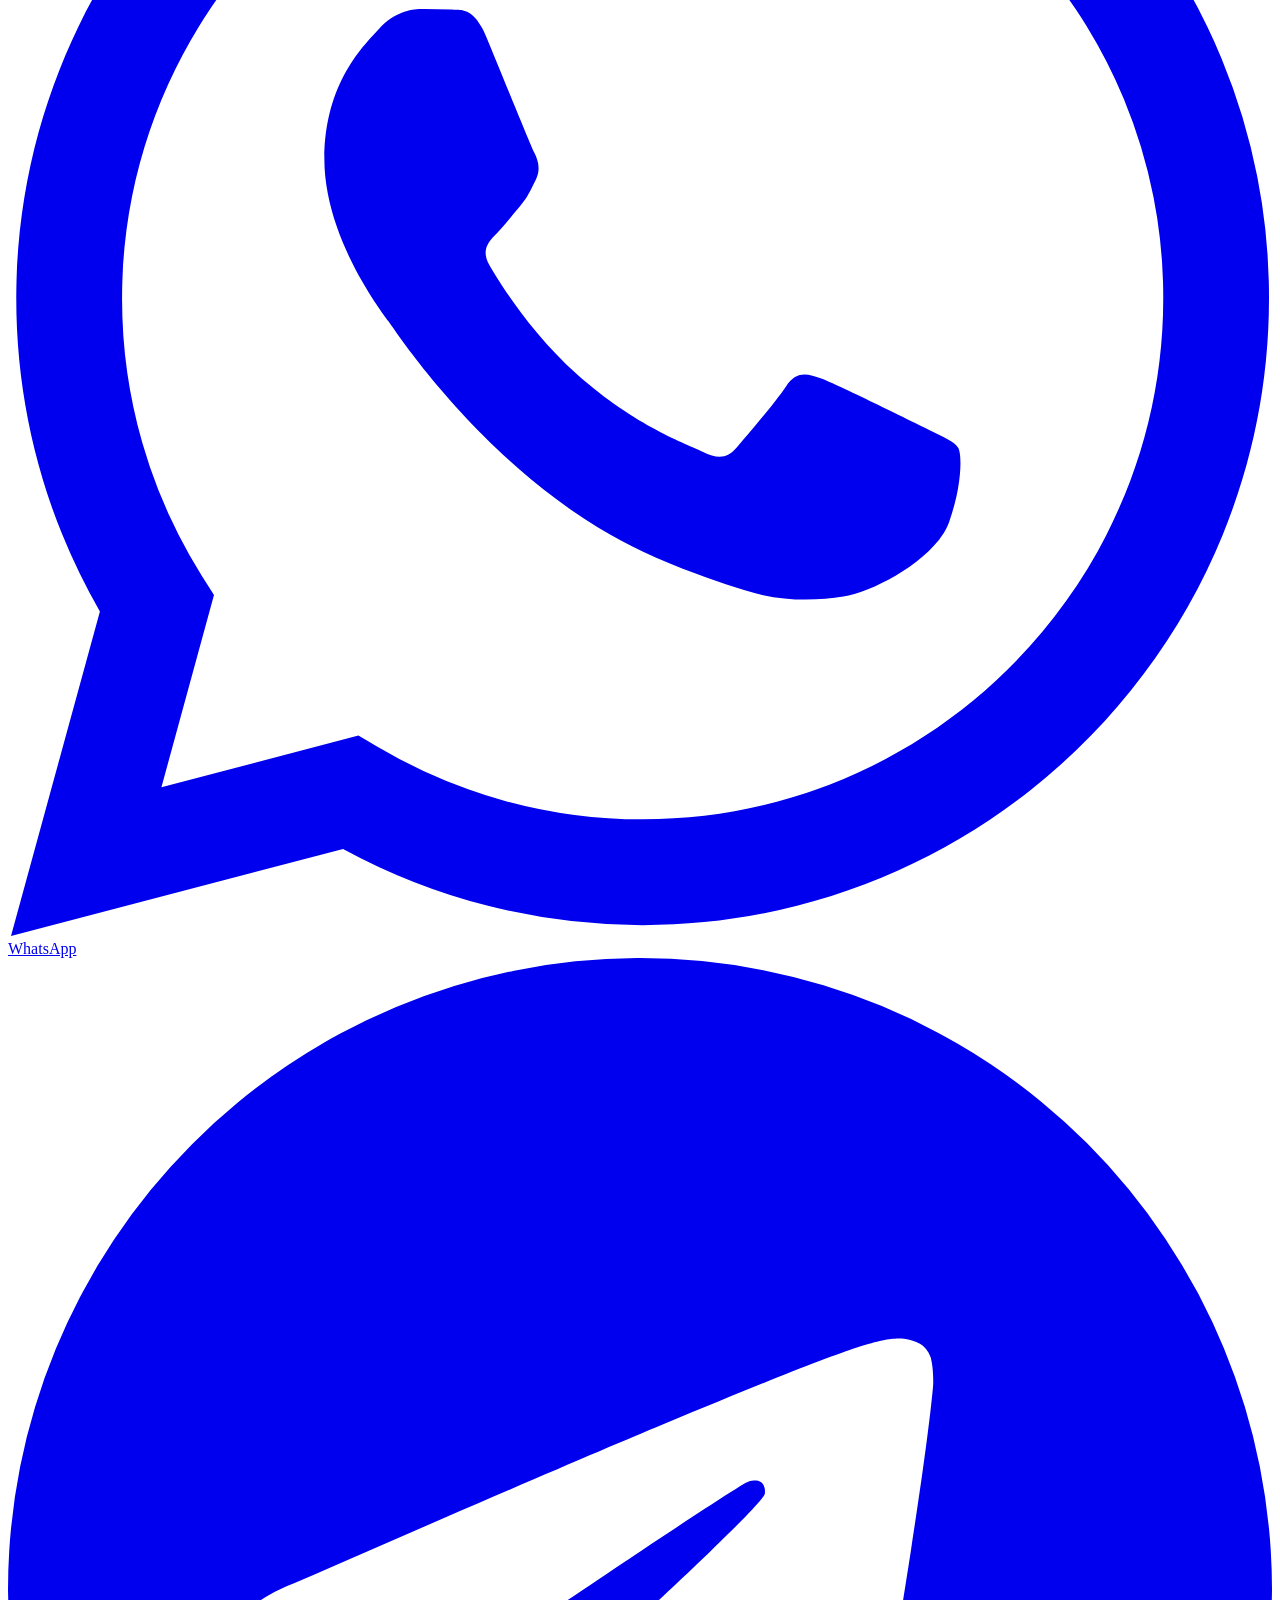
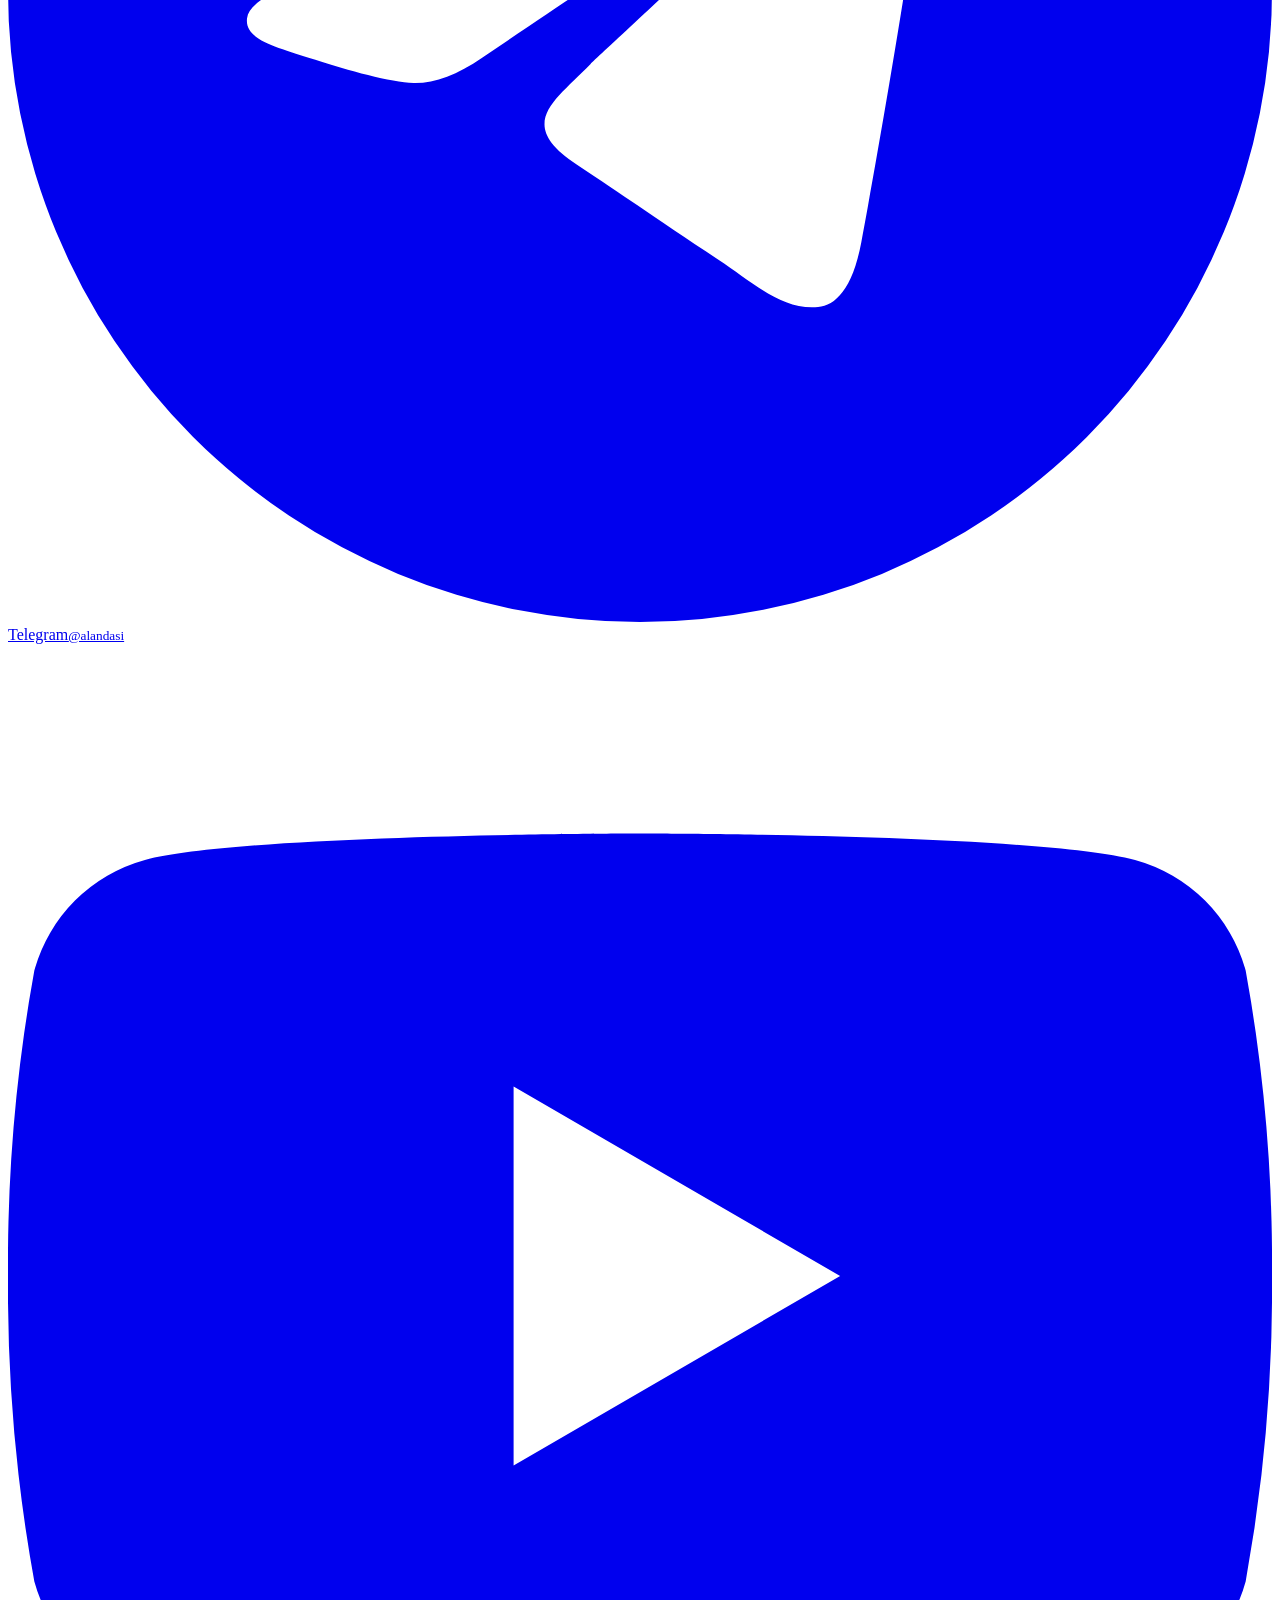
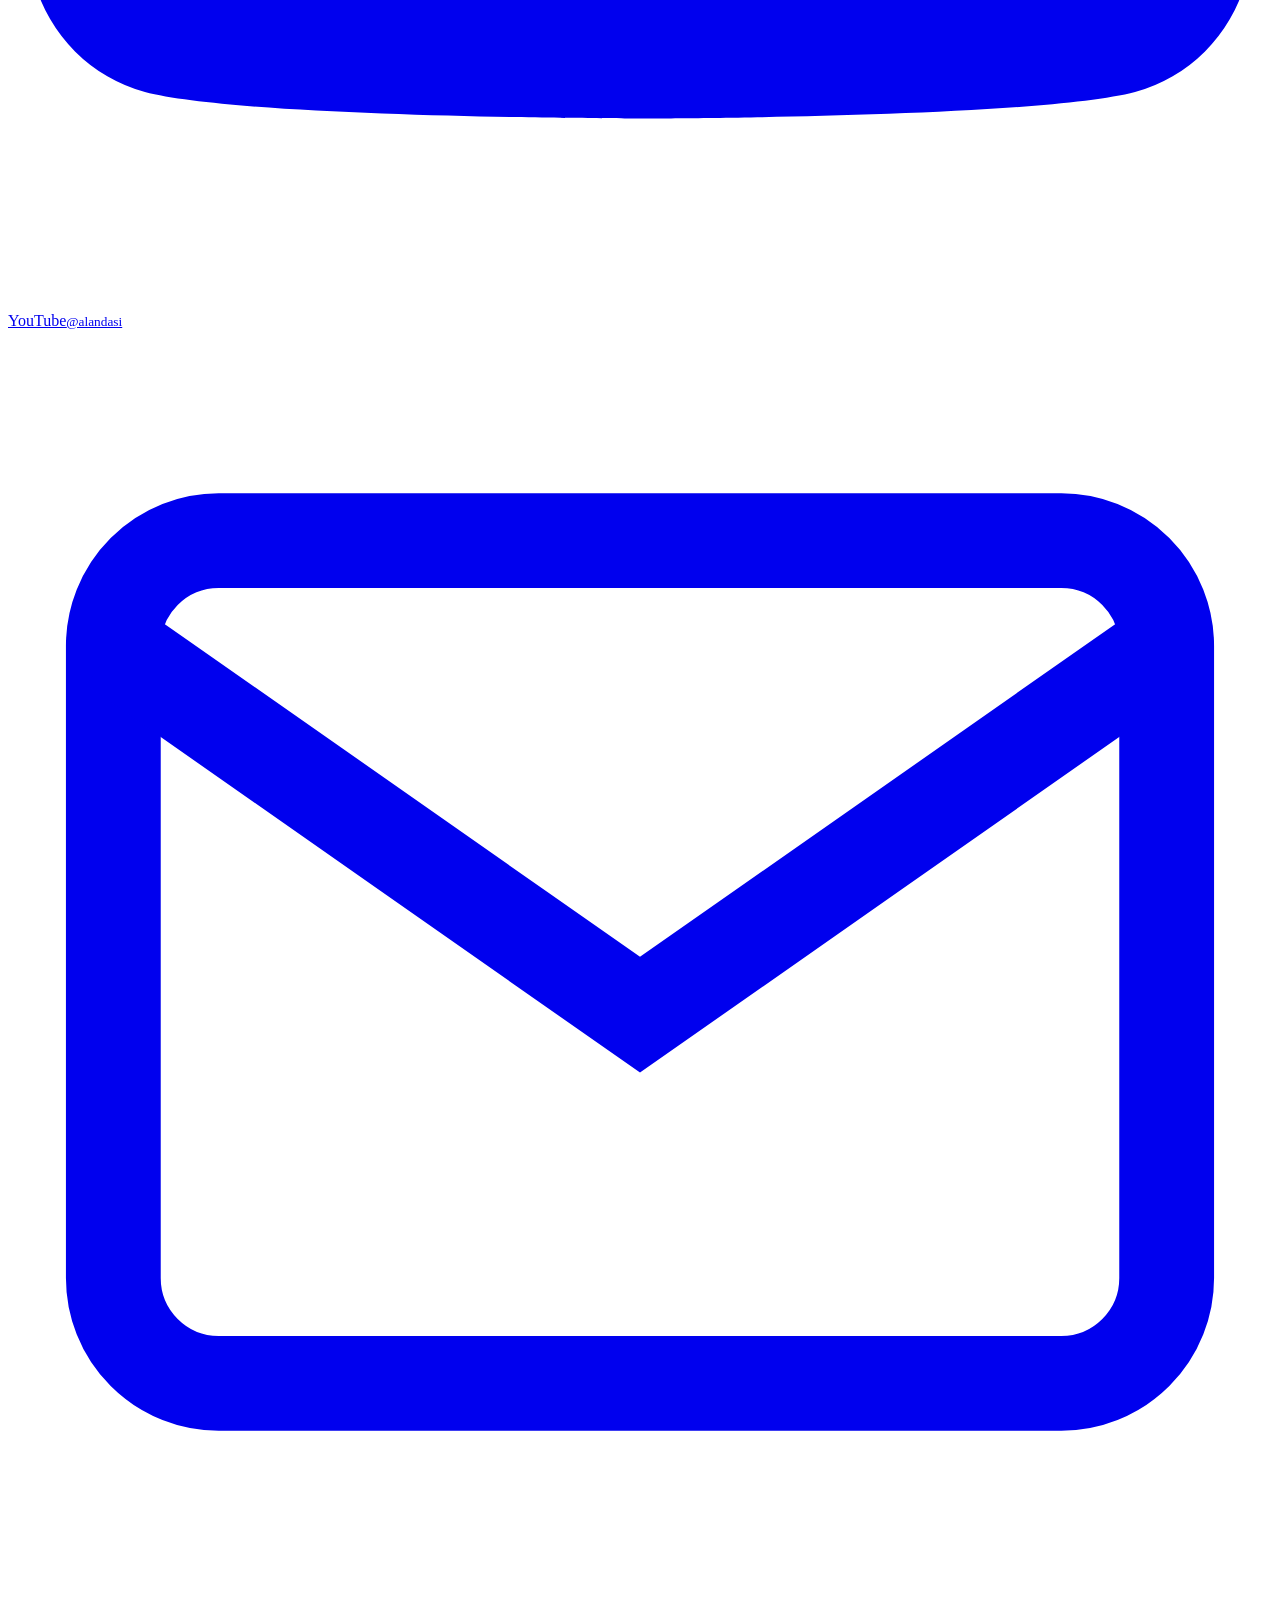
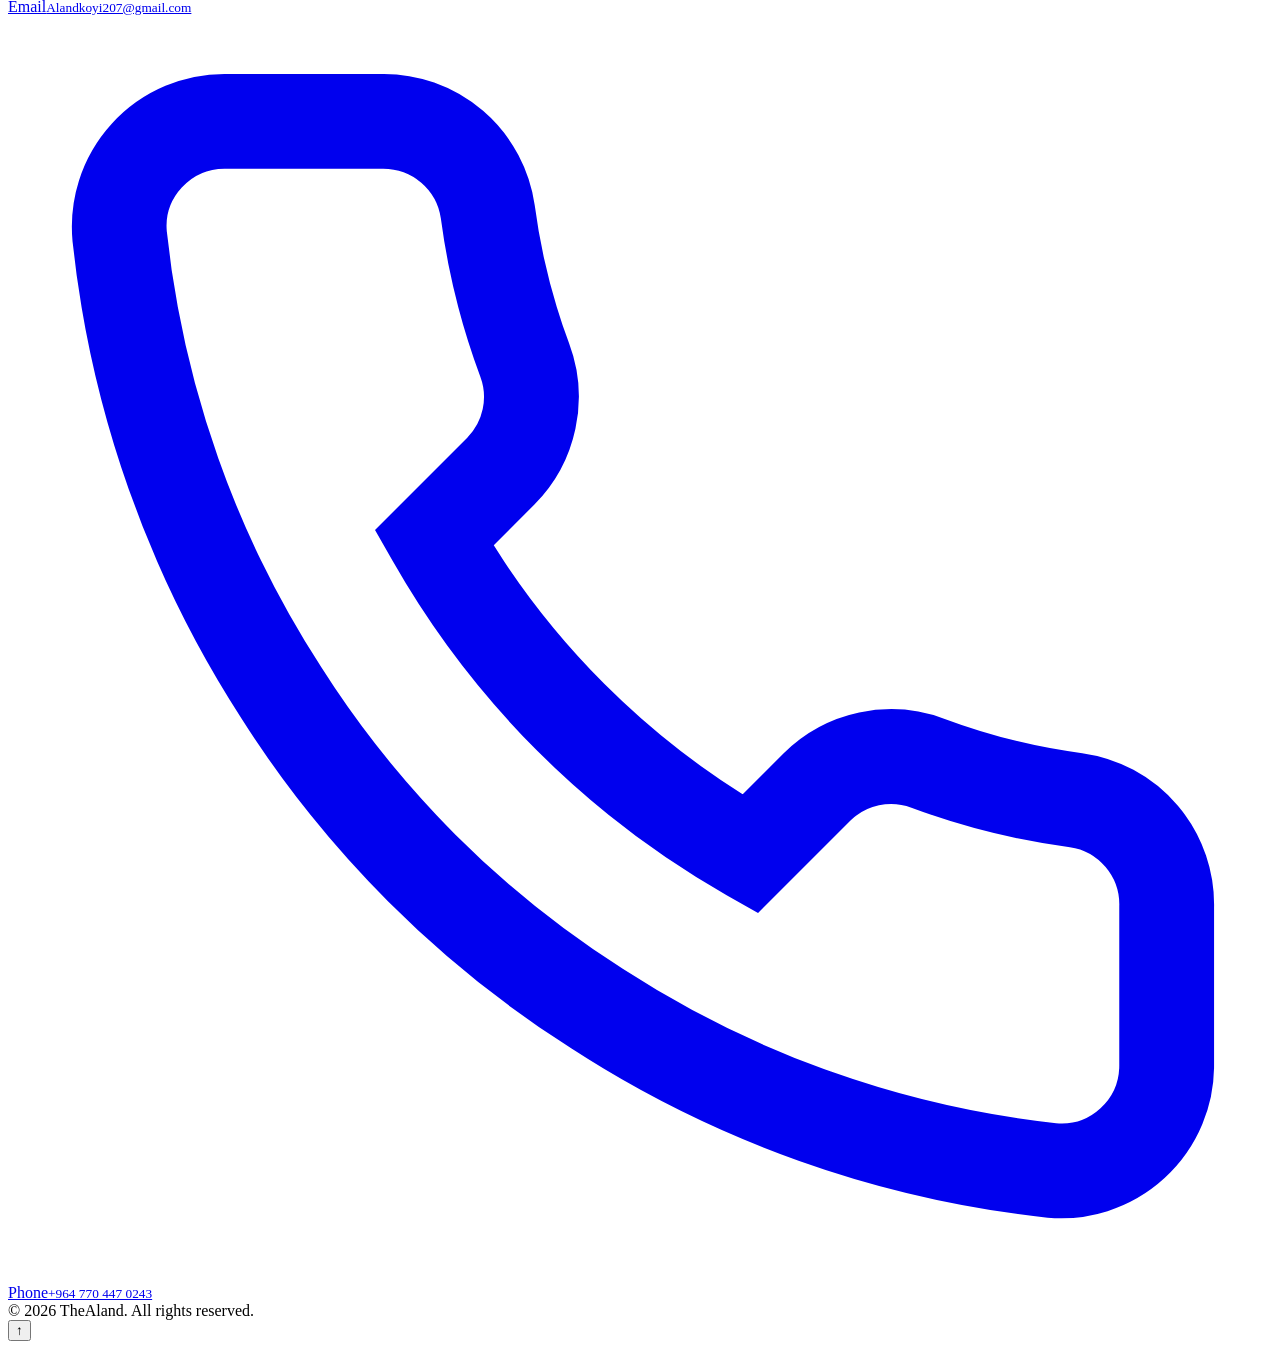
==== commit ee94d5db: "Add files via upload" ====
--- a/index.html
+++ b/index.html
@@ -1,232 +1,12 @@
-<!DOCTYPE html>
-<html lang="en" data-theme="dark">
-<head>
-    <meta charset="UTF-8">
-    <meta name="viewport" content="width=device-width, initial-width=1.0, viewport-fit=cover">
-    <title>TheAland | Knowledge • Faith • Growth</title>
-    <meta name="description" content="Discover the personal and academic journey of Alan Saman Ismail, a Kurdish Muslim dental student guided by faith, knowledge, and a commitment to doing good.">
-    <link rel="canonical" href="https://thealand.github.io/">
-    <link rel="stylesheet" href="assets/css/style.css">
-    <!-- Google Fonts for premium typography -->
-    <link rel="preconnect" href="https://fonts.googleapis.com">
-    <link rel="preconnect" href="https://fonts.gstatic.com" crossorigin>
-    <link href="https://fonts.googleapis.com/css2?family=Amiri:ital,wght@0,400;0,700;1,400&family=Playfair+Display:wght@400;600;700&family=Inter:wght@300;400;500;600&display=swap" rel="stylesheet">
-</head>
-<body>
-    <!-- Navigation -->
-    <nav class="navbar">
-        <div class="nav-container">
-            <a href="#" class="brand-logo">
-                <svg width="24" height="24" viewBox="0 0 24 24" fill="none" stroke="currentColor" stroke-width="2"><path d="M4 19.5A2.5 2.5 0 0 1 6.5 17H20"></path><path d="M6.5 2H20v20H6.5A2.5 2.5 0 0 1 4 19.5v-15A2.5 2.5 0 0 1 6.5 2z"></path></svg>
-                TheAland
-            </a>
-            
-            <div class="nav-links">
-                <a href="#home" class="active">Home</a>
-                <a href="#about">About Me</a>
-                <a href="#quran-journey">My Quran Journey</a>
-                <a href="#contact">Contact Me</a>
-            </div>
-
-            <div class="nav-controls">
-                <button id="theme-toggle" aria-label="Toggle dark/light mode">
-                    <svg class="sun-icon" width="20" height="20" viewBox="0 0 24 24" fill="none" stroke="currentColor" stroke-width="2"><circle cx="12" cy="12" r="5"></circle><line x1="12" y1="1" x2="12" y2="3"></line><line x1="12" y1="21" x2="12" y2="23"></line><line x1="4.22" y1="4.22" x2="5.64" y2="5.64"></line><line x1="18.36" y1="18.36" x2="19.78" y2="19.78"></line><line x1="1" y1="12" x2="3" y2="12"></line><line x1="21" y1="12" x2="23" y2="12"></line><line x1="4.22" y1="19.78" x2="5.64" y2="18.36"></line><line x1="18.36" y1="5.64" x2="19.78" y2="4.22"></line></svg>
-                    <svg class="moon-icon" width="20" height="20" viewBox="0 0 24 24" fill="none" stroke="currentColor" stroke-width="2"><path d="M21 12.79A9 9 0 1 1 11.21 3 7 7 0 0 0 21 12.79z"></path></svg>
-                </button>
-                <button class="mobile-menu-btn" aria-label="Open menu" aria-expanded="false">
-                    <span class="bar"></span>
-                    <span class="bar"></span>
-                    <span class="bar"></span>
-                </button>
-            </div>
-        </div>
-    </nav>
-
-    <!-- Mobile Menu -->
-    <div class="mobile-menu">
-        <a href="#home">Home</a>
-        <a href="#about">About Me</a>
-        <a href="#quran-journey">My Quran Journey</a>
-        <a href="#contact">Contact Me</a>
-    </div>
-
-    <!-- Hero Section -->
-    <section id="home" class="hero">
-        <div class="hero-overlay"></div>
-        <div class="hero-content">
-            <div class="quran-verse" dir="rtl" lang="ar">
-                وَقُل رَّبِّ زِدْنِي عِلْمًا
-                <span class="verse-translation">And say, "My Lord, increase me in knowledge." (Qur'an 20:114)</span>
-            </div>
-            
-            <p class="eyebrow">KNOWLEDGE • FAITH • GROWTH</p>
-            <h1 class="main-title">TheAland</h1>
-            <p class="mission-statement">Guided by Faith. Driven by Knowledge. Inspired by Purpose.</p>
-            <p class="hero-intro">A personal and academic journey of learning, growth, and ambition — rooted in Islamic values and focused on education, personal interests, and future goals.</p>
-            
-            <div class="hero-ctas">
-                <a href="#quran-journey" class="btn btn-primary">Explore My Journey →</a>
-                <a href="#about" class="btn btn-secondary">Learn More ↓</a>
-            </div>
-        </div>
-
-        <div class="feature-cards">
-            <div class="card">
-                <svg width="24" height="24" viewBox="0 0 24 24" fill="none" stroke="currentColor" stroke-width="1.5"><path d="M12 20a8 8 0 1 0 0-16 8 8 0 0 0 0 16z"></path><path d="M12 14a2 2 0 1 0 0-4 2 2 0 0 0 0 4z"></path><path d="M12 14v2"></path><path d="M12 8v2"></path></svg>
-                <h3>Dentistry</h3>
-                <p>Oral health and a brighter smile.</p>
-            </div>
-            <div class="card">
-                <svg width="24" height="24" viewBox="0 0 24 24" fill="none" stroke="currentColor" stroke-width="1.5"><path d="M12 2L2 7l10 5 10-5-10-5z"></path><path d="M2 17l10 5 10-5"></path><path d="M2 12l10 5 10-5"></path></svg>
-                <h3>Islamic Values</h3>
-                <p>Faith and guidance in daily life.</p>
-            </div>
-            <div class="card">
-                <svg width="24" height="24" viewBox="0 0 24 24" fill="none" stroke="currentColor" stroke-width="1.5"><path d="M22 10v6M2 10l10-5 10 5-10 5z"></path><path d="M6 12v5c3 3 9 3 12 0v-5"></path></svg>
-                <h3>Academic Life</h3>
-                <p>Study, research and growth.</p>
-            </div>
-            <div class="card">
-                <svg width="24" height="24" viewBox="0 0 24 24" fill="none" stroke="currentColor" stroke-width="1.5"><path d="M21 10c0 7-9 13-9 13s-9-6-9-13a9 9 0 0 1 18 0z"></path><circle cx="12" cy="10" r="3"></circle></svg>
-                <h3>Kurdistan</h3>
-                <p>My roots, my identity, my inspiration.</p>
-            </div>
-        </div>
-    </section>
-
-    <!-- About Me Section -->
-    <section id="about" class="about-section">
-        <div class="about-container">
-            <div class="about-header">
-                <h2>About Me</h2>
-                <h3>Aland</h3>
-            </div>
-            <div class="about-content">
-                <div class="about-text">
-                    <p>My name is Alan Saman Ismail. I am a Kurdish Muslim, grateful for what Allah has destined for me. I am currently a dental student, and I hope to help others and do good whenever I can.</p>
-                    <p>Through this website, you can get to know me, explore my experiences, and get in touch with me.</p>
-                    
-                    <blockquote class="aspiration">
-                        "A better Muslim, a skilled dentist, and a useful member of society."
-                    </blockquote>
-                    <p class="thematic-quote">Knowledge is a trust, and serving people is a form of worship.</p>
-                </div>
-                
-                <div class="info-grid">
-                    <div class="info-card">
-                        <span class="info-label">Education</span>
-                        <span class="info-value">Dental Student</span>
-                    </div>
-                    <div class="info-card">
-                        <span class="info-label">Location</span>
-                        <span class="info-value">Kurdistan</span>
-                    </div>
-                    <div class="info-card">
-                        <span class="info-label">Values</span>
-                        <span class="info-value">Islamic Values</span>
-                    </div>
-                    <div class="info-card">
-                        <span class="info-label">Interests</span>
-                        <span class="info-value">Education, Tech, AI, Dentistry</span>
-                    </div>
-                </div>
-            </div>
-        </div>
-    </section>
-
-    <!-- Quran Journey Section -->
-    <section id="quran-journey" class="journey-section">
-        <div class="journey-container">
-            <h2>My Quran Journey</h2>
-            <p class="institution">Erbil Center for the Memorization of the Holy Quran</p>
-            
-            <div class="journey-intro">
-                <p>I studied at this center for several years. This experience deeply shaped my relationship with the Qur'an, instilling discipline, a love for learning, and a foundation for personal reflection and continuous growth.</p>
-            </div>
-
-            <div class="center-visual">
-                <!-- Image referenced from prompt -->
-                <img src="file_00000000c87082108b1fabe1ac2fda5c.png" alt="Erbil Center for the Memorization of the Holy Quran" class="building-img" onerror="this.src='https://via.placeholder.com/800x400/0a2e1f/d4af37?text=Erbil+Quran+Center'">
-                <a href="https://maps.app.goo.gl/LrZGSgkJz7rEsJYW6?g_st=ac" target="_blank" rel="noopener noreferrer" class="btn btn-map">
-                    <svg width="18" height="18" viewBox="0 0 24 24" fill="none" stroke="currentColor" stroke-width="2"><path d="M21 10c0 7-9 13-9 13s-9-6-9-13a9 9 0 0 1 18 0z"></path><circle cx="12" cy="10" r="3"></circle></svg>
-                    View on Google Maps
-                </a>
-            </div>
-
-            <div class="timeline">
-                <div class="timeline-item">
-                    <div class="timeline-dot"></div>
-                    <h4>1. Beginning the Journey</h4>
-                    <p>Developing a sincere interest in Qur'anic learning and setting the foundation for study.</p>
-                </div>
-                <div class="timeline-item">
-                    <div class="timeline-dot"></div>
-                    <h4>2. Learning & Consistency</h4>
-                    <p>Studying diligently and building the daily discipline required for meaningful progress.</p>
-                </div>
-                <div class="timeline-item">
-                    <div class="timeline-dot"></div>
-                    <h4>3. Reflection & Growth</h4>
-                    <p>Appreciating the deeper meanings of the experience and connecting lessons to character.</p>
-                </div>
-                <div class="timeline-item">
-                    <div class="timeline-dot"></div>
-                    <h4>4. Continuing Forward</h4>
-                    <p>Carrying these enduring values and habits into daily life, academics, and the future.</p>
-                </div>
-            </div>
-        </div>
-    </section>
-
-    <!-- Contact Section -->
-    <section id="contact" class="contact-section">
-        <div class="contact-container">
-            <h2>Contact Me</h2>
-            <p>Feel free to get in touch with me through any of the following platforms.</p>
-            
-            <div class="contact-grid">
-                <!-- 1. Facebook -->
-                <a href="https://www.facebook.com/share/1Z8DgzNJNJ/" class="contact-card" target="_blank" rel="noopener">
-                    <svg viewBox="0 0 24 24" fill="currentColor"><path d="M24 12.073c0-6.627-5.373-12-12-12s-12 5.373-12 12c0 5.99 4.388 10.954 10.125 11.854v-8.385H7.078v-3.469h3.047V9.43c0-3.007 1.792-4.669 4.533-4.669 1.312 0 2.686.235 2.686.235v2.953H15.83c-1.491 0-1.956.925-1.956 1.874v2.25h3.328l-.532 3.469h-2.796v8.385C19.612 23.027 24 18.062 24 12.073z"/></svg>
-                    <span>Facebook</span>
-                </a>
-                
-                <!-- 2. WhatsApp -->
-                <a href="https://wa.me/9647704470243" class="contact-card" target="_blank" rel="noopener">
-                    <svg viewBox="0 0 24 24" fill="currentColor"><path d="M17.472 14.382c-.297-.149-1.758-.867-2.03-.967-.273-.099-.471-.148-.67.15-.197.297-.767.966-.94 1.164-.173.199-.347.223-.644.075-.297-.15-1.255-.463-2.39-1.475-.883-.788-1.48-1.761-1.653-2.059-.173-.297-.018-.458.13-.606.134-.133.298-.347.446-.52.149-.174.198-.298.298-.497.099-.198.05-.371-.025-.52-.075-.149-.669-1.612-.916-2.207-.242-.579-.487-.5-.669-.51a12.8 12.8 0 0 0-.57-.01c-.198 0-.52.074-.792.372-.272.297-1.04 1.016-1.04 2.479 0 1.462 1.065 2.875 1.213 3.074.149.198 2.096 3.2 5.077 4.487.709.306 1.262.489 1.694.625.712.227 1.36.195 1.871.118.571-.085 1.758-.719 2.006-1.413.248-.694.248-1.289.173-1.413-.074-.124-.272-.198-.57-.347m-5.421 7.403h-.004a9.87 9.87 0 0 1-5.031-1.378l-.361-.214-3.741.982.998-3.648-.235-.374a9.86 9.86 0 0 1-1.51-5.26c.001-5.45 4.436-9.884 9.888-9.884 2.64 0 5.122 1.03 6.988 2.898a9.825 9.825 0 0 1 2.893 6.994c-.003 5.45-4.437 9.884-9.885 9.884m8.413-18.297A11.815 11.815 0 0 0 12.05 0C5.495 0 .16 5.335.157 11.892c0 2.096.547 4.142 1.588 5.945L.057 24l6.305-1.654a11.882 11.882 0 0 0 5.683 1.448h.005c6.554 0 11.89-5.335 11.893-11.893a11.821 11.821 0 0 0-3.48-8.413Z"/></svg>
-                    <span>WhatsApp</span>
-                </a>
-                
-                <!-- 3. Telegram -->
-                <a href="https://t.me/alandasi" class="contact-card" target="_blank" rel="noopener">
-                    <svg viewBox="0 0 24 24" fill="currentColor"><path d="M11.944 0A12 12 0 0 0 0 12a12 12 0 0 0 12 12 12 12 0 0 0 12-12A12 12 0 0 0 12 0a12 12 0 0 0-.056 0zm4.962 7.224c.1-.002.321.023.465.14a.506.506 0 0 1 .171.325c.016.093.036.306.02.472-.18 1.898-.962 6.502-1.36 8.627-.168.9-.499 1.201-.82 1.23-.696.065-1.225-.46-1.9-.902-1.056-.693-1.653-1.124-2.678-1.8-1.185-.78-.417-1.21.258-1.91.177-.184 3.247-2.977 3.307-3.23.007-.032.014-.15-.056-.212s-.174-.041-.249-.024c-.106.024-1.793 1.14-5.061 3.345-.48.33-.913.49-1.302.48-.428-.008-1.252-.241-1.865-.44-.752-.245-1.349-.374-1.297-.789.027-.216.325-.437.893-.663 3.498-1.524 5.83-2.529 6.998-3.014 3.332-1.386 4.025-1.627 4.476-1.635z"/></svg>
-                    <span>@alandasi</span>
-                </a>
-
-                <!-- 4. Email -->
-                <a href="mailto:Alandkoyi207@gmail.com" class="contact-card">
-                    <svg viewBox="0 0 24 24" fill="none" stroke="currentColor" stroke-width="2"><path d="M4 4h16c1.1 0 2 .9 2 2v12c0 1.1-.9 2-2 2H4c-1.1 0-2-.9-2-2V6c0-1.1.9-2 2-2z"></path><polyline points="22,6 12,13 2,6"></polyline></svg>
-                    <span>Alandkoyi207@gmail.com</span>
-                </a>
-
-                <!-- 5. Phone -->
-                <a href="tel:+9647704470243" class="contact-card">
-                    <svg viewBox="0 0 24 24" fill="none" stroke="currentColor" stroke-width="2"><path d="M22 16.92v3a2 2 0 0 1-2.18 2 19.79 19.79 0 0 1-8.63-3.07 19.5 19.5 0 0 1-6-6 19.79 19.79 0 0 1-3.07-8.67A2 2 0 0 1 4.11 2h3a2 2 0 0 1 2 1.72 12.84 12.84 0 0 0 .7 2.81 2 2 0 0 1-.45 2.11L8.09 9.91a16 16 0 0 0 6 6l1.27-1.27a2 2 0 0 1 2.11-.45 12.84 12.84 0 0 0 2.81.7A2 2 0 0 1 22 16.92z"></path></svg>
-                    <span>+964 770 447 0243</span>
-                </a>
-            </div>
-        </div>
-    </section>
-
-    <footer>
-        <p>&copy; 2026 TheAland. All rights reserved.</p>
-    </footer>
-
-    <!-- Back to Top Button -->
-    <button id="back-to-top" aria-label="Back to top">
-        <svg width="24" height="24" viewBox="0 0 24 24" fill="none" stroke="currentColor" stroke-width="2"><path d="M18 15l-6-6-6 6"/></svg>
-    </button>
-
-    <script src="assets/js/main.js"></script>
-</body>
-</html>
+<!doctype html><html lang="en" data-theme="light"><head><meta charset="utf-8"><meta name="viewport" content="width=device-width, initial-scale=1,viewport-fit=cover"><meta name="theme-color" content="#103d2e"><title>TheAland | Knowledge • Faith • Growth</title><meta name="description" content="Discover the personal and academic journey of Aland Saman Ismael, a Kurdish Muslim dental student guided by faith, knowledge and growth."><link rel="canonical" href="https://thealand.github.io/"><meta property="og:type" content="website"><meta property="og:title" content="TheAland | Knowledge • Faith • Growth"><meta property="og:description" content="Guided by Faith. Driven by Knowledge. Inspired by Purpose."><meta property="og:url" content="https://thealand.github.io/"><meta property="og:image" content="https://thealand.github.io/assets/images/share-card.jpg"><meta name="twitter:card" content="summary_large_image"><link rel="preconnect" href="https://fonts.googleapis.com"><link rel="preconnect" href="https://fonts.gstatic.com" crossorigin><link href="https://fonts.googleapis.com/css2?family=Amiri:wght@400;700&family=Playfair+Display:wght@400;600;700&family=Inter:wght@400;500;600&display=swap" rel="stylesheet"><link rel="stylesheet" href="assets/css/style.css"><script defer src="assets/js/main.js"></script></head><body>
+<header class="navbar"><div class="nav-container"><a class="brand-logo" href="#home" aria-label="TheAland home"><svg viewBox="0 0 24 24" fill="none" stroke="currentColor" stroke-width="1.6" aria-hidden="true"><path d="M12 6C8 3 5 3 2 4v15c4-1 7 0 10 2 3-2 6-3 10-2V4c-3-1-6-1-10 2zM12 6v15"/></svg>TheAland</a><nav class="nav-links" aria-label="Main navigation"><a href="#home">Home</a><a href="#about">About Me</a><a href="#quran-journey">My Quran Journey</a><a href="#contact">Contact Me</a></nav><div class="nav-controls"><button id="theme-toggle" aria-label="Switch color theme" title="Switch color theme">☼</button><button id="menu-toggle" aria-label="Open navigation menu" aria-controls="mobile-menu" aria-expanded="false"><span></span><span></span><span></span></button></div></div><nav id="mobile-menu" class="mobile-menu" aria-label="Mobile navigation" hidden><a href="#home">Home</a><a href="#about">About Me</a><a href="#quran-journey">My Quran Journey</a><a href="#contact">Contact Me</a></nav></header>
+<main><section id="home" class="hero"><div class="hero-overlay"></div><div class="hero-content"><p class="arabic" lang="ar" dir="rtl">وَقُل رَّبِّ زِدْنِي عِلْمًا</p><p class="translation">And say, “My Lord, increase me in knowledge.” — Qur’an 20:114</p><p class="eyebrow">KNOWLEDGE <b>•</b> FAITH <b>•</b> GROWTH</p><h1>TheAland</h1><p class="mission">Guided by Faith. Driven by Knowledge. Inspired by Purpose.</p><p class="hero-intro">A personal and academic journey of learning, growth, and ambition — rooted in Islamic values and focused on education, personal interests, and future goals.</p><div class="actions"><a class="btn gold" href="#quran-journey">Explore My Journey <span aria-hidden="true">↗</span></a><a class="btn outline" href="#about">Learn More ↓</a></div></div><div class="feature-cards"><article class="feature"><span class="feature-icon" aria-hidden="true">✦</span><h3>Dentistry</h3><p>Oral health and a brighter smile.</p></article><article class="feature"><span class="feature-icon" aria-hidden="true">☪</span><h3>Islamic Values</h3><p>Faith and guidance in daily life.</p></article><article class="feature"><span class="feature-icon" aria-hidden="true">✧</span><h3>Academic Life</h3><p>Study, research and growth.</p></article><article class="feature"><span class="feature-icon" aria-hidden="true">⛰</span><h3>Kurdistan</h3><p>My roots, my identity, my inspiration.</p></article></div></section>
+<section id="about" class="section about"><div class="container"><p class="section-kicker">THE PERSON BEHIND THE JOURNEY</p><h2>About Me</h2><p class="subheading">Aland</p><div class="about-grid"><div class="about-copy"><p>My name is <strong>Aland Saman Ismael</strong>. I am a Kurdish Muslim, grateful for what Allah has destined for me. I am currently a dental student, and I hope to help others and do good whenever I can.</p><p>Through this website, you can get to know me, explore my experiences, and get in touch with me.</p><blockquote>“A better Muslim, a skilled dentist, and a useful member of society.”</blockquote><p class="thematic">Knowledge is a trust, and serving people is a form of worship.</p></div><div class="info-grid"><div class="info-card"><small>EDUCATION</small><strong>Dental Student</strong></div><div class="info-card"><small>LOCATION</small><strong>Kurdistan</strong></div><div class="info-card"><small>VALUES</small><strong>Islamic Values</strong></div><div class="info-card"><small>INTERESTS</small><strong>Education &amp; Technology</strong></div></div></div></div></section>
+<section id="quran-journey" class="section journey"><div class="container"><p class="section-kicker">FAITH • DISCIPLINE • REFLECTION</p><h2>My Quran Journey</h2><p class="institution">Erbil Center for the Memorization of the Holy Quran</p><p class="journey-intro">I studied at this center for several years. This experience contributed to my relationship with the Qur’an, discipline, learning, reflection, and personal growth.</p><figure class="center-visual"><img src="assets/images/quran-center.png" alt="Image of the Erbil Center for the Memorization of the Holy Quran" loading="lazy" width="1200" height="750"><figcaption><a class="btn gold" href="https://maps.app.goo.gl/LrZGSgkJz7rEsJYW6?g_st=ac" target="_blank" rel="noopener noreferrer">View on Google Maps ↗</a></figcaption></figure><div class="timeline"><article><span>01</span><h3>Beginning the Journey</h3><p>Developing an interest in Qur’anic learning.</p></article><article><span>02</span><h3>Learning &amp; Consistency</h3><p>Studying and building discipline.</p></article><article><span>03</span><h3>Reflection &amp; Growth</h3><p>Appreciating the meaning of the experience.</p></article><article><span>04</span><h3>Continuing Forward</h3><p>Carrying these values into everyday life.</p></article></div><p class="timeline-note">These are themes of the journey, not dated historical milestones.</p></div></section>
+<section id="contact" class="section contact"><div class="container"><p class="section-kicker">STAY CONNECTED</p><h2>Contact Me</h2><p class="contact-intro">Feel free to get in touch with me through any of the following platforms.</p><div class="contact-grid">
+<a class="contact-card" href="https://www.facebook.com/share/1Z8DgzNJNJ/" target="_blank" rel="noopener noreferrer"><svg viewBox="0 0 24 24" fill="currentColor" aria-hidden="true"><path d="M24 12.073C24 5.405 18.627 0 12 0S0 5.405 0 12.073c0 6.025 4.388 11.018 10.125 11.923v-8.449H7.078v-3.474h3.047V9.427c0-3.01 1.792-4.672 4.533-4.672 1.312 0 2.686.235 2.686.235v2.957H15.83c-1.491 0-1.956.928-1.956 1.88v2.246h3.328l-.532 3.474h-2.796v8.449C19.612 23.091 24 18.098 24 12.073z"/></svg><span>Facebook</span></a>
+<a class="contact-card" href="https://wa.me/9647704470243" target="_blank" rel="noopener noreferrer"><svg viewBox="0 0 24 24" fill="currentColor" aria-hidden="true"><path d="M17.472 14.382c-.297-.149-1.758-.867-2.03-.967-.273-.099-.471-.148-.67.15-.197.297-.767.966-.94 1.164-.173.199-.347.223-.644.075-.297-.15-1.255-.463-2.39-1.475-.883-.788-1.48-1.761-1.653-2.059-.173-.297-.018-.458.13-.606.134-.133.298-.347.446-.52.149-.174.198-.298.298-.497.099-.198.05-.371-.025-.52-.075-.149-.669-1.612-.916-2.207-.242-.579-.487-.5-.669-.51a12.8 12.8 0 0 0-.57-.01c-.198 0-.52.074-.792.372-.272.297-1.04 1.016-1.04 2.479 0 1.462 1.065 2.875 1.213 3.074.149.198 2.096 3.2 5.077 4.487.709.306 1.262.489 1.694.625.712.227 1.36.195 1.871.118.571-.085 1.758-.719 2.006-1.413.248-.694.248-1.289.173-1.413-.074-.124-.272-.198-.57-.347m-5.421 7.403h-.004a9.87 9.87 0 0 1-5.031-1.378l-.361-.214-3.741.982.998-3.648-.235-.374a9.86 9.86 0 0 1-1.51-5.26c.001-5.45 4.436-9.884 9.888-9.884 2.64 0 5.122 1.03 6.988 2.898a9.825 9.825 0 0 1 2.893 6.994c-.003 5.45-4.437 9.884-9.885 9.884m8.413-18.297A11.815 11.815 0 0 0 12.05 0C5.495 0 .16 5.335.157 11.892c0 2.096.547 4.142 1.588 5.945L.057 24l6.305-1.654a11.882 11.882 0 0 0 5.683 1.448h.005c6.554 0 11.89-5.335 11.893-11.893a11.821 11.821 0 0 0-3.48-8.413Z"/></svg><span>WhatsApp</span></a>
+<a class="contact-card" href="https://t.me/alandasi" target="_blank" rel="noopener noreferrer"><svg viewBox="0 0 24 24" fill="currentColor" aria-hidden="true"><path d="M11.944 0A12 12 0 0 0 0 12a12 12 0 0 0 12 12 12 12 0 0 0 12-12A12 12 0 0 0 12 0a12 12 0 0 0-.056 0zm4.962 7.224c.1-.002.321.023.465.14a.506.506 0 0 1 .171.325c.016.093.036.306.02.472-.18 1.898-.962 6.502-1.36 8.627-.168.9-.499 1.201-.82 1.23-.696.065-1.225-.46-1.9-.902-1.056-.693-1.653-1.124-2.678-1.8-1.185-.78-.417-1.21.258-1.91.177-.184 3.247-2.977 3.307-3.23.007-.032.014-.15-.056-.212s-.174-.041-.249-.024c-.106.024-1.793 1.14-5.061 3.345-.48.33-.913.49-1.302.48-.428-.008-1.252-.241-1.865-.44-.752-.245-1.349-.374-1.297-.789.027-.216.325-.437.893-.663 3.498-1.524 5.83-2.529 6.998-3.014 3.332-1.386 4.025-1.627 4.476-1.635z"/></svg><span>Telegram</span><small>@alandasi</small></a>
+<a class="contact-card" href="https://youtube.com/@alandasi" target="_blank" rel="noopener noreferrer" aria-label="YouTube @alandasi"><svg viewBox="0 0 24 24" fill="currentColor" aria-hidden="true"><path d="M23.5 6.2a3 3 0 0 0-2.1-2.1C19.5 3.6 12 3.6 12 3.6s-7.5 0-9.4.5A3 3 0 0 0 .5 6.2 31 31 0 0 0 0 12a31 31 0 0 0 .5 5.8 3 3 0 0 0 2.1 2.1c1.9.5 9.4.5 9.4.5s7.5 0 9.4-.5a3 3 0 0 0 2.1-2.1A31 31 0 0 0 24 12a31 31 0 0 0-.5-5.8ZM9.6 15.6V8.4L15.8 12l-6.2 3.6Z"/></svg><span>YouTube</span><small>@alandasi</small></a>
+<a class="contact-card" href="mailto:Alandkoyi207@gmail.com"><svg viewBox="0 0 24 24" fill="none" stroke="currentColor" stroke-width="1.8" aria-hidden="true"><rect x="2" y="4" width="20" height="16" rx="2"/><path d="m2 6 10 7 10-7"/></svg><span>Email</span><small>Alandkoyi207@gmail.com</small></a>
+<a class="contact-card" href="tel:+9647704470243"><svg viewBox="0 0 24 24" fill="none" stroke="currentColor" stroke-width="1.8" aria-hidden="true"><path d="M22 16.92v3a2 2 0 0 1-2.18 2 19.79 19.79 0 0 1-8.63-3.07 19.5 19.5 0 0 1-6-6 19.79 19.79 0 0 1-3.07-8.67A2 2 0 0 1 4.11 2h3a2 2 0 0 1 2 1.72 12.84 12.84 0 0 0 .7 2.81 2 2 0 0 1-.45 2.11L8.09 9.91a16 16 0 0 0 6 6l1.27-1.27a2 2 0 0 1 2.11-.45 12.84 12.84 0 0 0 2.81.7A2 2 0 0 1 22 16.92z"/></svg><span>Phone</span><small>+964 770 447 0243</small></a></div></div></section></main><footer>© 2026 TheAland. All rights reserved.</footer><button id="back-to-top" aria-label="Back to top" title="Back to top">↑</button></body></html>
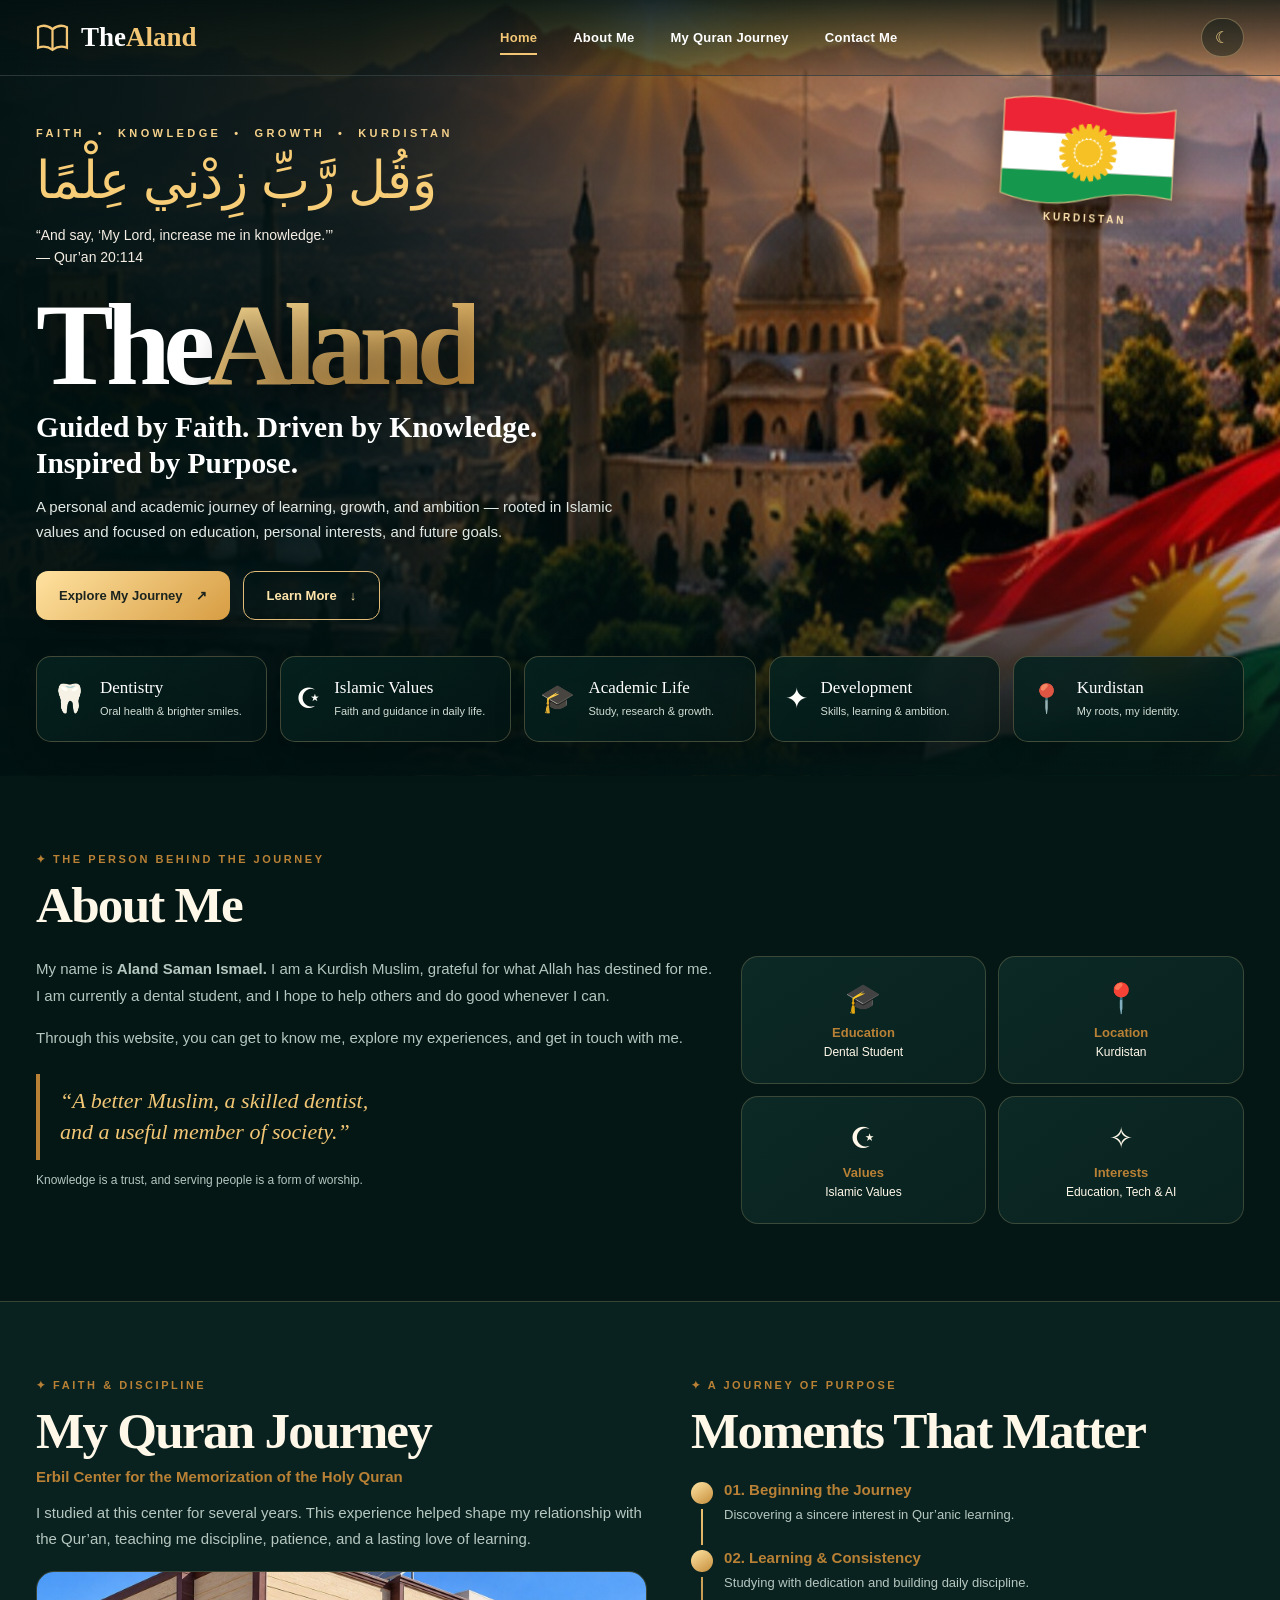
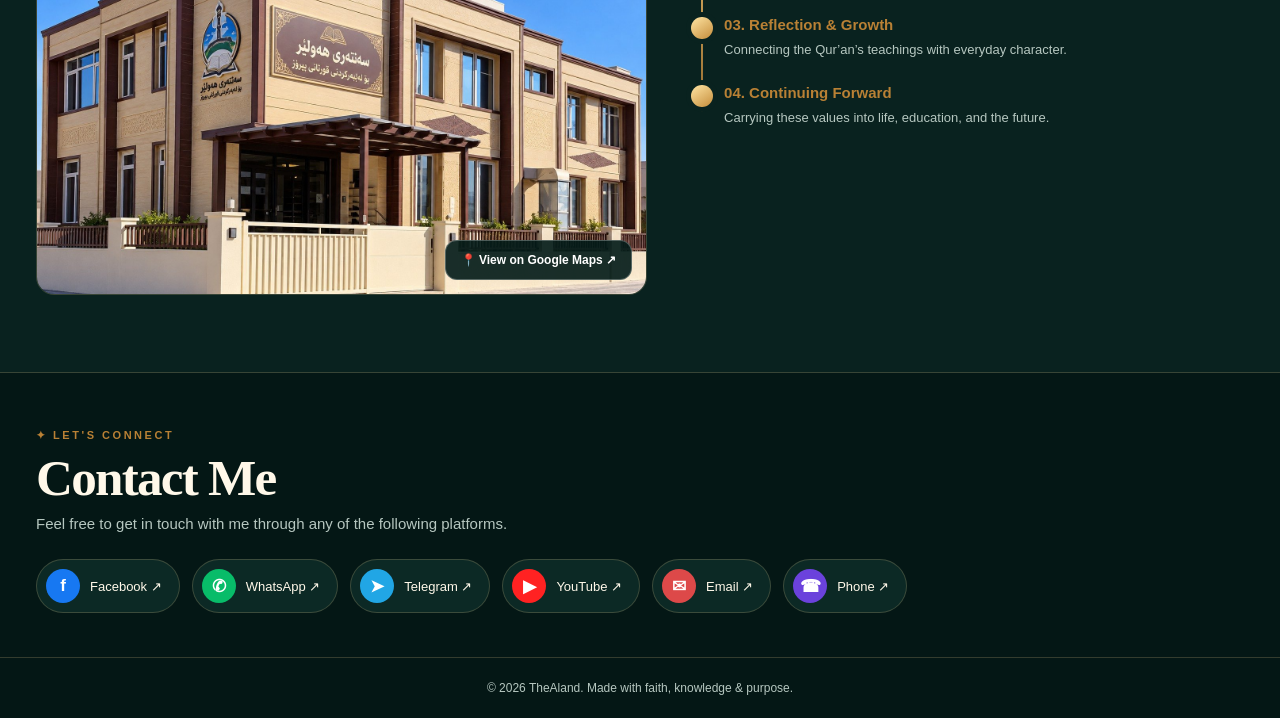
==== commit d3c5ad3b: "Add files via upload" ====
--- a/index.html
+++ b/index.html
@@ -1,12 +1,60 @@
-<!doctype html><html lang="en" data-theme="light"><head><meta charset="utf-8"><meta name="viewport" content="width=device-width, initial-scale=1,viewport-fit=cover"><meta name="theme-color" content="#103d2e"><title>TheAland | Knowledge • Faith • Growth</title><meta name="description" content="Discover the personal and academic journey of Aland Saman Ismael, a Kurdish Muslim dental student guided by faith, knowledge and growth."><link rel="canonical" href="https://thealand.github.io/"><meta property="og:type" content="website"><meta property="og:title" content="TheAland | Knowledge • Faith • Growth"><meta property="og:description" content="Guided by Faith. Driven by Knowledge. Inspired by Purpose."><meta property="og:url" content="https://thealand.github.io/"><meta property="og:image" content="https://thealand.github.io/assets/images/share-card.jpg"><meta name="twitter:card" content="summary_large_image"><link rel="preconnect" href="https://fonts.googleapis.com"><link rel="preconnect" href="https://fonts.gstatic.com" crossorigin><link href="https://fonts.googleapis.com/css2?family=Amiri:wght@400;700&family=Playfair+Display:wght@400;600;700&family=Inter:wght@400;500;600&display=swap" rel="stylesheet"><link rel="stylesheet" href="assets/css/style.css"><script defer src="assets/js/main.js"></script></head><body>
-<header class="navbar"><div class="nav-container"><a class="brand-logo" href="#home" aria-label="TheAland home"><svg viewBox="0 0 24 24" fill="none" stroke="currentColor" stroke-width="1.6" aria-hidden="true"><path d="M12 6C8 3 5 3 2 4v15c4-1 7 0 10 2 3-2 6-3 10-2V4c-3-1-6-1-10 2zM12 6v15"/></svg>TheAland</a><nav class="nav-links" aria-label="Main navigation"><a href="#home">Home</a><a href="#about">About Me</a><a href="#quran-journey">My Quran Journey</a><a href="#contact">Contact Me</a></nav><div class="nav-controls"><button id="theme-toggle" aria-label="Switch color theme" title="Switch color theme">☼</button><button id="menu-toggle" aria-label="Open navigation menu" aria-controls="mobile-menu" aria-expanded="false"><span></span><span></span><span></span></button></div></div><nav id="mobile-menu" class="mobile-menu" aria-label="Mobile navigation" hidden><a href="#home">Home</a><a href="#about">About Me</a><a href="#quran-journey">My Quran Journey</a><a href="#contact">Contact Me</a></nav></header>
-<main><section id="home" class="hero"><div class="hero-overlay"></div><div class="hero-content"><p class="arabic" lang="ar" dir="rtl">وَقُل رَّبِّ زِدْنِي عِلْمًا</p><p class="translation">And say, “My Lord, increase me in knowledge.” — Qur’an 20:114</p><p class="eyebrow">KNOWLEDGE <b>•</b> FAITH <b>•</b> GROWTH</p><h1>TheAland</h1><p class="mission">Guided by Faith. Driven by Knowledge. Inspired by Purpose.</p><p class="hero-intro">A personal and academic journey of learning, growth, and ambition — rooted in Islamic values and focused on education, personal interests, and future goals.</p><div class="actions"><a class="btn gold" href="#quran-journey">Explore My Journey <span aria-hidden="true">↗</span></a><a class="btn outline" href="#about">Learn More ↓</a></div></div><div class="feature-cards"><article class="feature"><span class="feature-icon" aria-hidden="true">✦</span><h3>Dentistry</h3><p>Oral health and a brighter smile.</p></article><article class="feature"><span class="feature-icon" aria-hidden="true">☪</span><h3>Islamic Values</h3><p>Faith and guidance in daily life.</p></article><article class="feature"><span class="feature-icon" aria-hidden="true">✧</span><h3>Academic Life</h3><p>Study, research and growth.</p></article><article class="feature"><span class="feature-icon" aria-hidden="true">⛰</span><h3>Kurdistan</h3><p>My roots, my identity, my inspiration.</p></article></div></section>
-<section id="about" class="section about"><div class="container"><p class="section-kicker">THE PERSON BEHIND THE JOURNEY</p><h2>About Me</h2><p class="subheading">Aland</p><div class="about-grid"><div class="about-copy"><p>My name is <strong>Aland Saman Ismael</strong>. I am a Kurdish Muslim, grateful for what Allah has destined for me. I am currently a dental student, and I hope to help others and do good whenever I can.</p><p>Through this website, you can get to know me, explore my experiences, and get in touch with me.</p><blockquote>“A better Muslim, a skilled dentist, and a useful member of society.”</blockquote><p class="thematic">Knowledge is a trust, and serving people is a form of worship.</p></div><div class="info-grid"><div class="info-card"><small>EDUCATION</small><strong>Dental Student</strong></div><div class="info-card"><small>LOCATION</small><strong>Kurdistan</strong></div><div class="info-card"><small>VALUES</small><strong>Islamic Values</strong></div><div class="info-card"><small>INTERESTS</small><strong>Education &amp; Technology</strong></div></div></div></div></section>
-<section id="quran-journey" class="section journey"><div class="container"><p class="section-kicker">FAITH • DISCIPLINE • REFLECTION</p><h2>My Quran Journey</h2><p class="institution">Erbil Center for the Memorization of the Holy Quran</p><p class="journey-intro">I studied at this center for several years. This experience contributed to my relationship with the Qur’an, discipline, learning, reflection, and personal growth.</p><figure class="center-visual"><img src="assets/images/quran-center.png" alt="Image of the Erbil Center for the Memorization of the Holy Quran" loading="lazy" width="1200" height="750"><figcaption><a class="btn gold" href="https://maps.app.goo.gl/LrZGSgkJz7rEsJYW6?g_st=ac" target="_blank" rel="noopener noreferrer">View on Google Maps ↗</a></figcaption></figure><div class="timeline"><article><span>01</span><h3>Beginning the Journey</h3><p>Developing an interest in Qur’anic learning.</p></article><article><span>02</span><h3>Learning &amp; Consistency</h3><p>Studying and building discipline.</p></article><article><span>03</span><h3>Reflection &amp; Growth</h3><p>Appreciating the meaning of the experience.</p></article><article><span>04</span><h3>Continuing Forward</h3><p>Carrying these values into everyday life.</p></article></div><p class="timeline-note">These are themes of the journey, not dated historical milestones.</p></div></section>
-<section id="contact" class="section contact"><div class="container"><p class="section-kicker">STAY CONNECTED</p><h2>Contact Me</h2><p class="contact-intro">Feel free to get in touch with me through any of the following platforms.</p><div class="contact-grid">
-<a class="contact-card" href="https://www.facebook.com/share/1Z8DgzNJNJ/" target="_blank" rel="noopener noreferrer"><svg viewBox="0 0 24 24" fill="currentColor" aria-hidden="true"><path d="M24 12.073C24 5.405 18.627 0 12 0S0 5.405 0 12.073c0 6.025 4.388 11.018 10.125 11.923v-8.449H7.078v-3.474h3.047V9.427c0-3.01 1.792-4.672 4.533-4.672 1.312 0 2.686.235 2.686.235v2.957H15.83c-1.491 0-1.956.928-1.956 1.88v2.246h3.328l-.532 3.474h-2.796v8.449C19.612 23.091 24 18.098 24 12.073z"/></svg><span>Facebook</span></a>
-<a class="contact-card" href="https://wa.me/9647704470243" target="_blank" rel="noopener noreferrer"><svg viewBox="0 0 24 24" fill="currentColor" aria-hidden="true"><path d="M17.472 14.382c-.297-.149-1.758-.867-2.03-.967-.273-.099-.471-.148-.67.15-.197.297-.767.966-.94 1.164-.173.199-.347.223-.644.075-.297-.15-1.255-.463-2.39-1.475-.883-.788-1.48-1.761-1.653-2.059-.173-.297-.018-.458.13-.606.134-.133.298-.347.446-.52.149-.174.198-.298.298-.497.099-.198.05-.371-.025-.52-.075-.149-.669-1.612-.916-2.207-.242-.579-.487-.5-.669-.51a12.8 12.8 0 0 0-.57-.01c-.198 0-.52.074-.792.372-.272.297-1.04 1.016-1.04 2.479 0 1.462 1.065 2.875 1.213 3.074.149.198 2.096 3.2 5.077 4.487.709.306 1.262.489 1.694.625.712.227 1.36.195 1.871.118.571-.085 1.758-.719 2.006-1.413.248-.694.248-1.289.173-1.413-.074-.124-.272-.198-.57-.347m-5.421 7.403h-.004a9.87 9.87 0 0 1-5.031-1.378l-.361-.214-3.741.982.998-3.648-.235-.374a9.86 9.86 0 0 1-1.51-5.26c.001-5.45 4.436-9.884 9.888-9.884 2.64 0 5.122 1.03 6.988 2.898a9.825 9.825 0 0 1 2.893 6.994c-.003 5.45-4.437 9.884-9.885 9.884m8.413-18.297A11.815 11.815 0 0 0 12.05 0C5.495 0 .16 5.335.157 11.892c0 2.096.547 4.142 1.588 5.945L.057 24l6.305-1.654a11.882 11.882 0 0 0 5.683 1.448h.005c6.554 0 11.89-5.335 11.893-11.893a11.821 11.821 0 0 0-3.48-8.413Z"/></svg><span>WhatsApp</span></a>
-<a class="contact-card" href="https://t.me/alandasi" target="_blank" rel="noopener noreferrer"><svg viewBox="0 0 24 24" fill="currentColor" aria-hidden="true"><path d="M11.944 0A12 12 0 0 0 0 12a12 12 0 0 0 12 12 12 12 0 0 0 12-12A12 12 0 0 0 12 0a12 12 0 0 0-.056 0zm4.962 7.224c.1-.002.321.023.465.14a.506.506 0 0 1 .171.325c.016.093.036.306.02.472-.18 1.898-.962 6.502-1.36 8.627-.168.9-.499 1.201-.82 1.23-.696.065-1.225-.46-1.9-.902-1.056-.693-1.653-1.124-2.678-1.8-1.185-.78-.417-1.21.258-1.91.177-.184 3.247-2.977 3.307-3.23.007-.032.014-.15-.056-.212s-.174-.041-.249-.024c-.106.024-1.793 1.14-5.061 3.345-.48.33-.913.49-1.302.48-.428-.008-1.252-.241-1.865-.44-.752-.245-1.349-.374-1.297-.789.027-.216.325-.437.893-.663 3.498-1.524 5.83-2.529 6.998-3.014 3.332-1.386 4.025-1.627 4.476-1.635z"/></svg><span>Telegram</span><small>@alandasi</small></a>
-<a class="contact-card" href="https://youtube.com/@alandasi" target="_blank" rel="noopener noreferrer" aria-label="YouTube @alandasi"><svg viewBox="0 0 24 24" fill="currentColor" aria-hidden="true"><path d="M23.5 6.2a3 3 0 0 0-2.1-2.1C19.5 3.6 12 3.6 12 3.6s-7.5 0-9.4.5A3 3 0 0 0 .5 6.2 31 31 0 0 0 0 12a31 31 0 0 0 .5 5.8 3 3 0 0 0 2.1 2.1c1.9.5 9.4.5 9.4.5s7.5 0 9.4-.5a3 3 0 0 0 2.1-2.1A31 31 0 0 0 24 12a31 31 0 0 0-.5-5.8ZM9.6 15.6V8.4L15.8 12l-6.2 3.6Z"/></svg><span>YouTube</span><small>@alandasi</small></a>
-<a class="contact-card" href="mailto:Alandkoyi207@gmail.com"><svg viewBox="0 0 24 24" fill="none" stroke="currentColor" stroke-width="1.8" aria-hidden="true"><rect x="2" y="4" width="20" height="16" rx="2"/><path d="m2 6 10 7 10-7"/></svg><span>Email</span><small>Alandkoyi207@gmail.com</small></a>
-<a class="contact-card" href="tel:+9647704470243"><svg viewBox="0 0 24 24" fill="none" stroke="currentColor" stroke-width="1.8" aria-hidden="true"><path d="M22 16.92v3a2 2 0 0 1-2.18 2 19.79 19.79 0 0 1-8.63-3.07 19.5 19.5 0 0 1-6-6 19.79 19.79 0 0 1-3.07-8.67A2 2 0 0 1 4.11 2h3a2 2 0 0 1 2 1.72 12.84 12.84 0 0 0 .7 2.81 2 2 0 0 1-.45 2.11L8.09 9.91a16 16 0 0 0 6 6l1.27-1.27a2 2 0 0 1 2.11-.45 12.84 12.84 0 0 0 2.81.7A2 2 0 0 1 22 16.92z"/></svg><span>Phone</span><small>+964 770 447 0243</small></a></div></div></section></main><footer>© 2026 TheAland. All rights reserved.</footer><button id="back-to-top" aria-label="Back to top" title="Back to top">↑</button></body></html>+<!DOCTYPE html>
+<html lang="en"><head><meta charset="UTF-8"><meta name="viewport" content="width=device-width, initial-scale=1">
+<meta name="theme-color" content="#041b1a"><meta name="description" content="TheAland — Aland Saman Ismael. A Kurdish Muslim dental student guided by faith, knowledge, and purpose.">
+<meta property="og:title" content="TheAland — Faith. Knowledge. Growth."><meta property="og:description" content="The personal journey of Aland Saman Ismael.">
+<title>TheAland | Faith • Knowledge • Growth</title>
+<style>
+:root{--bg:#041715;--bg2:#09221f;--card:#0c2925;--text:#fff8e9;--muted:#b6c7c0;--gold:#f2c675;--gold2:#b98135;--line:rgba(245,211,147,.2);--glass:rgba(5,29,25,.82)}
+*{box-sizing:border-box}html{scroll-behavior:smooth}body{margin:0;background:var(--bg);color:var(--text);font-family:Inter,"Segoe UI",Arial,sans-serif;overflow-x:hidden}body.light{--bg:#f8f5ed;--bg2:#eee9dd;--card:#fffaf0;--text:#1b3029;--muted:#53645c;--line:rgba(70,74,53,.2);--glass:rgba(255,249,234,.94)}
+a{color:inherit;text-decoration:none}button{font:inherit;cursor:pointer}svg{display:block}::selection{background:var(--gold);color:#10241f}.shell{width:min(1370px,calc(100% - 72px));margin:auto}
+header{height:76px;position:absolute;top:0;left:0;right:0;z-index:20;border-bottom:1px solid rgba(255,255,255,.16);background:linear-gradient(180deg,rgba(1,15,15,.8),rgba(1,15,15,.18));color:#fff}
+.nav{height:100%;display:flex;align-items:center;justify-content:space-between;gap:22px}.brand{display:flex;align-items:center;gap:12px;font-family:Georgia,serif;font-weight:700;font-size:27px;white-space:nowrap}.brand svg{color:var(--gold)}.brand span span{color:var(--gold)}
+.navlinks{display:flex;gap:36px;align-items:center}.navlinks a{font-size:13px;font-weight:600;letter-spacing:.02em;position:relative;padding:13px 0}.navlinks a:hover,.navlinks a.active{color:var(--gold)}.navlinks a.active:after{content:"";position:absolute;bottom:3px;left:0;right:0;height:2px;background:var(--gold)}
+.navtools{display:flex;gap:12px;align-items:center}.tool{width:43px;height:39px;border-radius:30px;border:1px solid rgba(247,211,148,.35);background:rgba(3,20,19,.45);color:#fbd98d;display:grid;place-items:center}.menu{display:none}
+.hero{min-height:660px;position:relative;isolation:isolate;padding:127px 0 34px;background:#0b2524;color:#fff}
+.hero:before{content:"";position:absolute;inset:0;z-index:-2;background-image:linear-gradient(90deg,rgba(0,17,17,.96) 0%,rgba(0,17,17,.85) 28%,rgba(0,17,17,.25) 68%,rgba(0,17,17,.08) 100%),linear-gradient(0deg,#041715 0%,transparent 32%),url("[data-uri]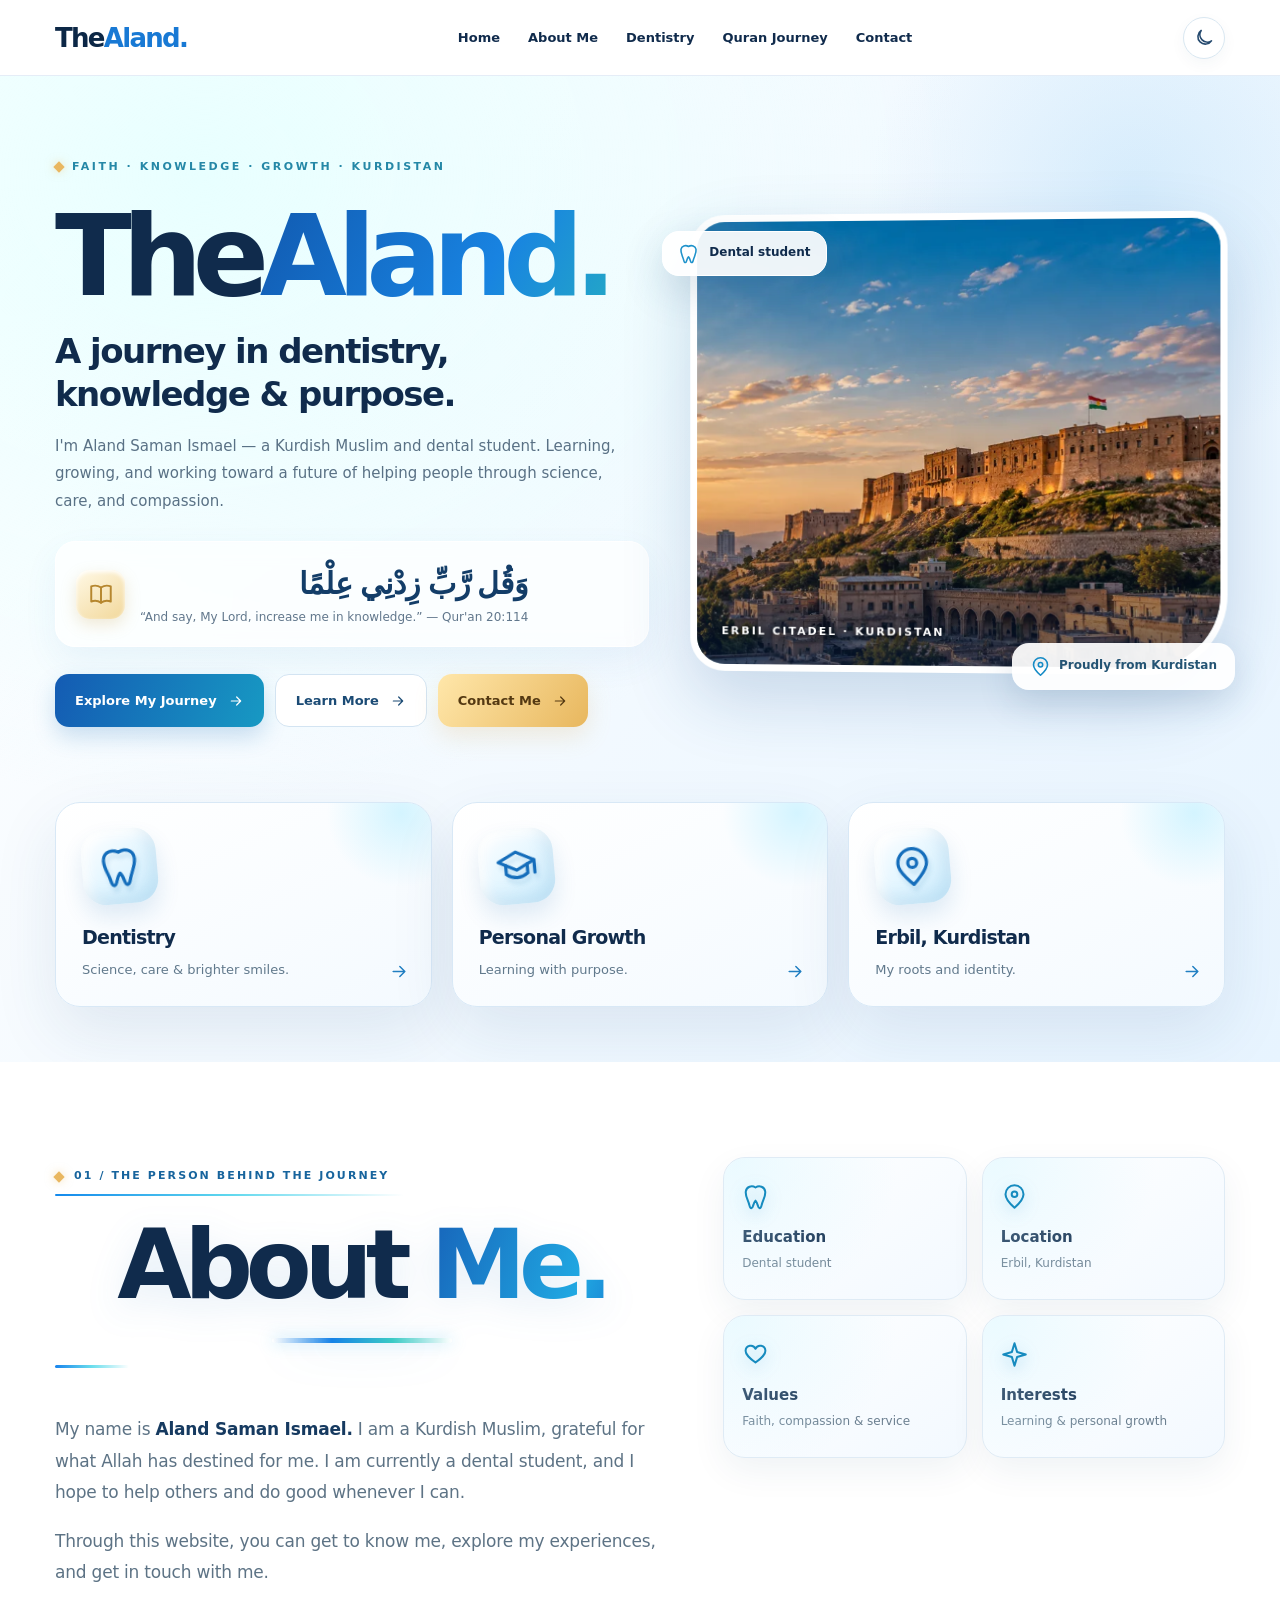
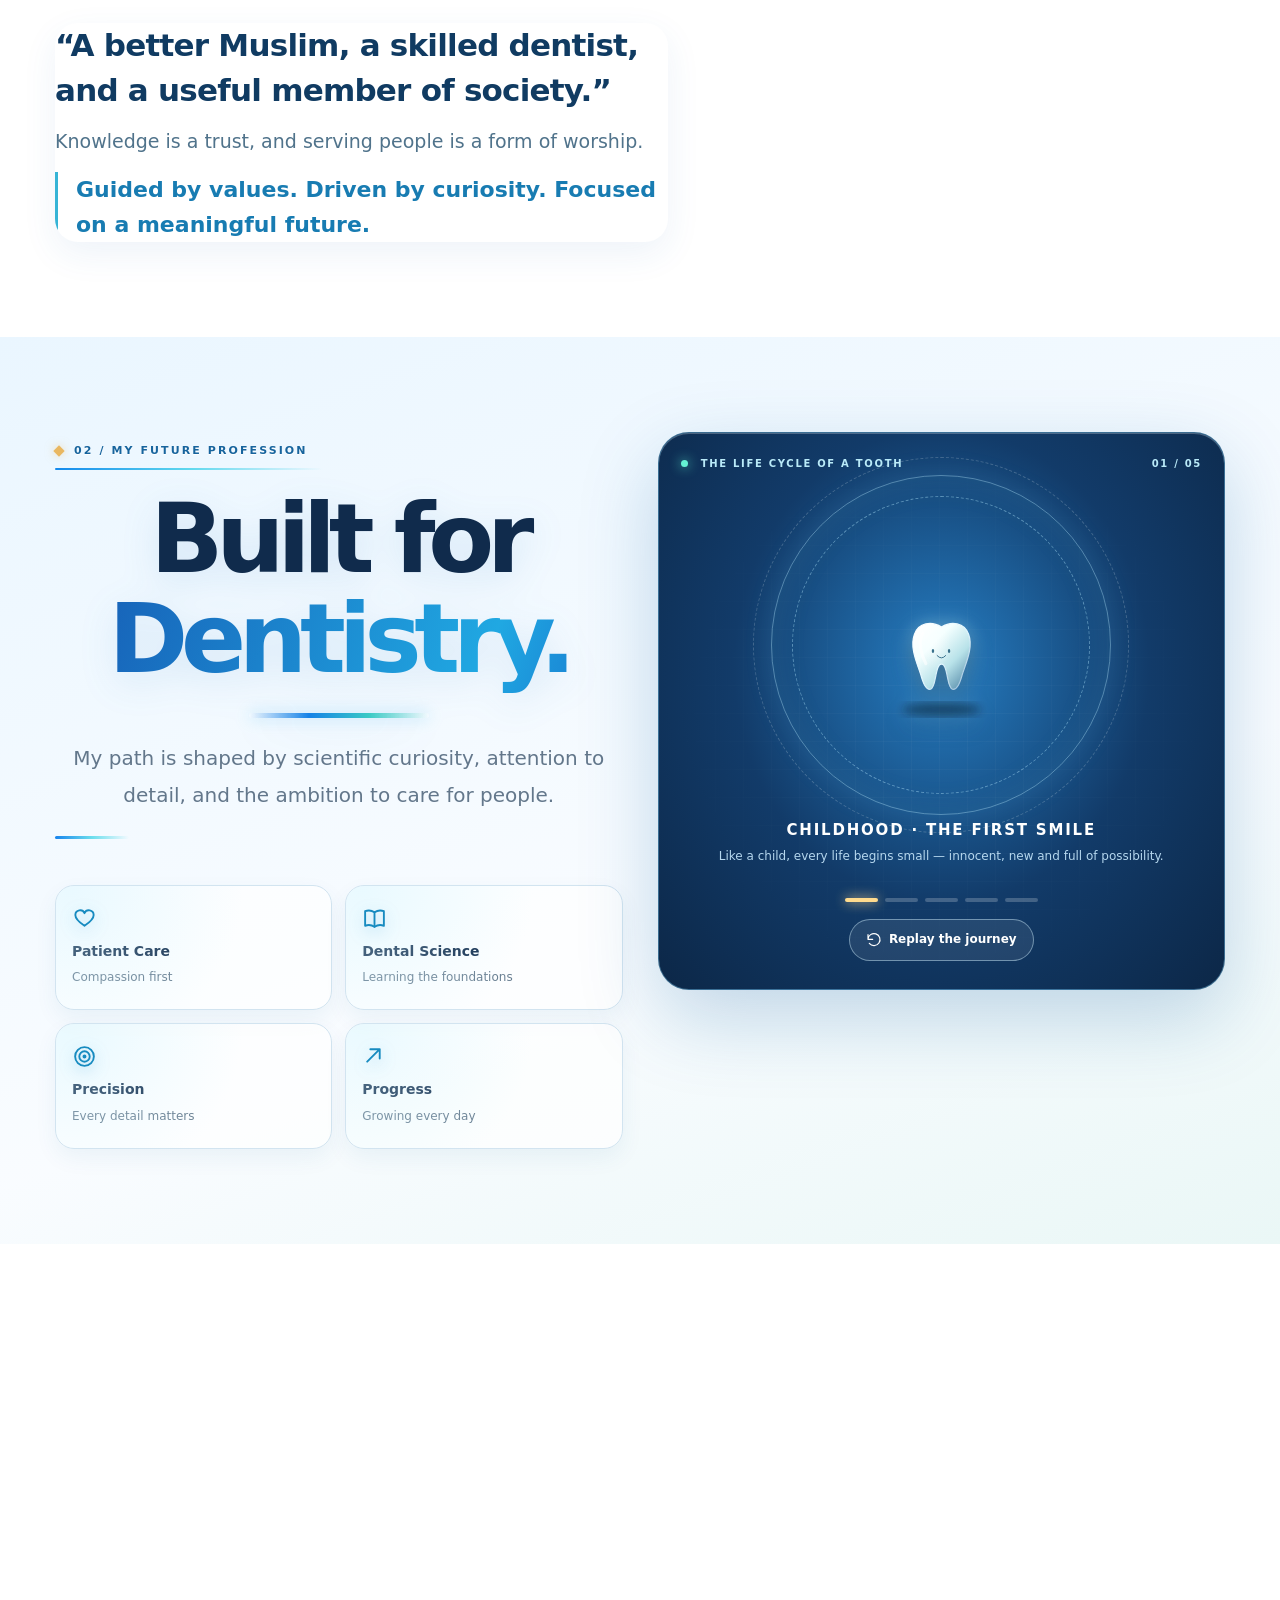
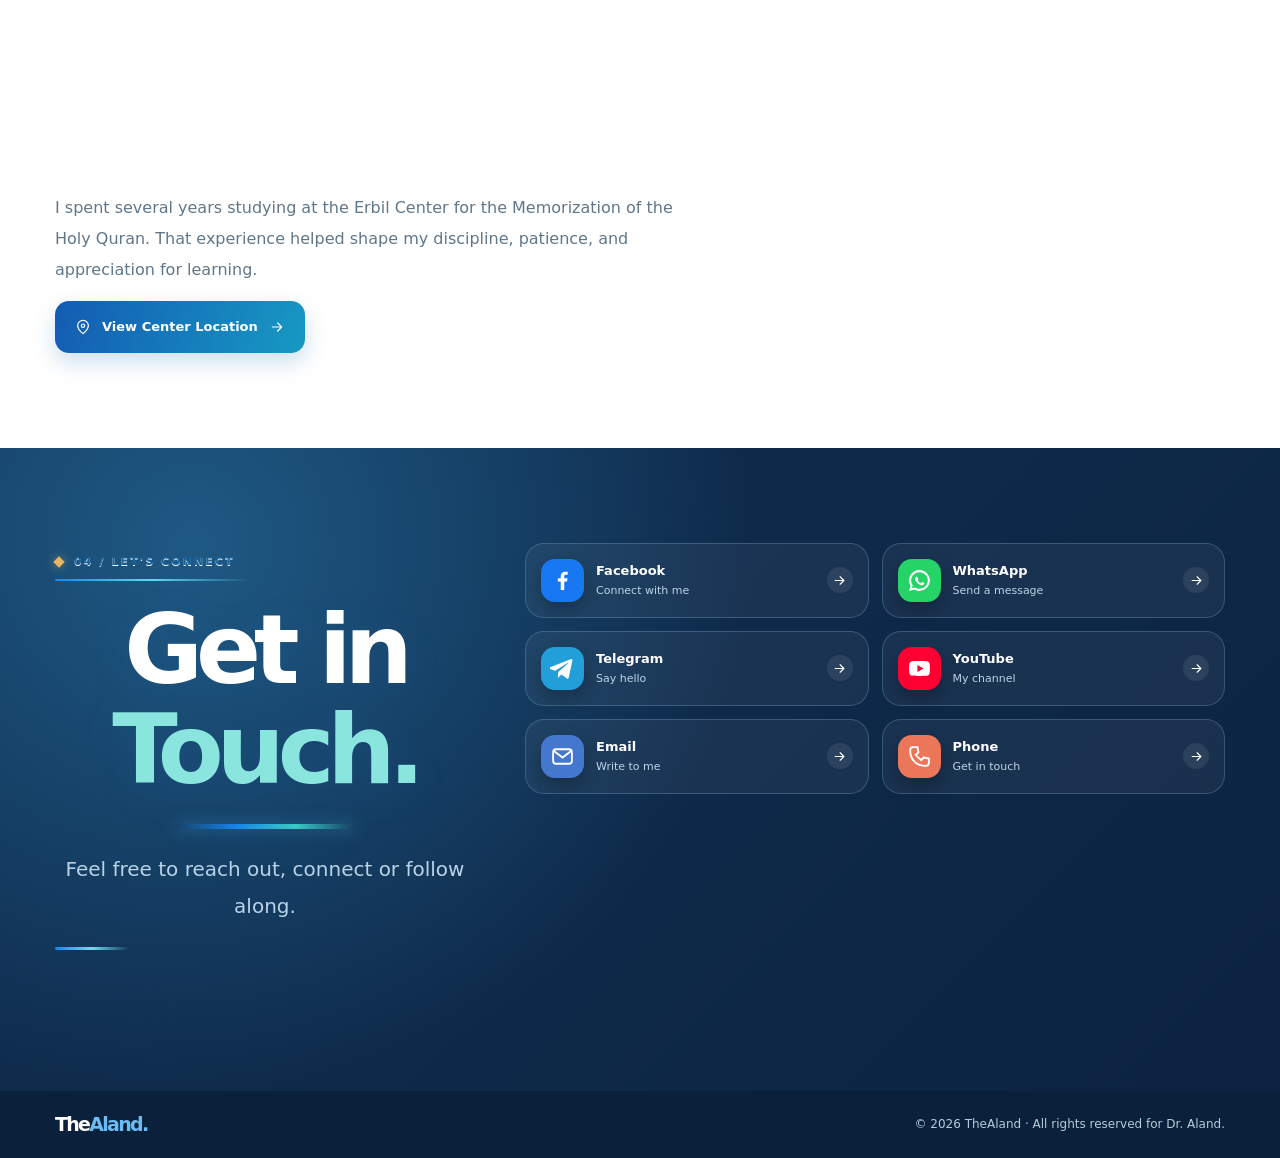
==== commit 8dc18f68: "Add files via upload" ====
--- a/index.html
+++ b/index.html
@@ -1,60 +1,83 @@
-<!DOCTYPE html>
-<html lang="en"><head><meta charset="UTF-8"><meta name="viewport" content="width=device-width, initial-scale=1">
-<meta name="theme-color" content="#041b1a"><meta name="description" content="TheAland — Aland Saman Ismael. A Kurdish Muslim dental student guided by faith, knowledge, and purpose.">
-<meta property="og:title" content="TheAland — Faith. Knowledge. Growth."><meta property="og:description" content="The personal journey of Aland Saman Ismael.">
-<title>TheAland | Faith • Knowledge • Growth</title>
-<style>
-:root{--bg:#041715;--bg2:#09221f;--card:#0c2925;--text:#fff8e9;--muted:#b6c7c0;--gold:#f2c675;--gold2:#b98135;--line:rgba(245,211,147,.2);--glass:rgba(5,29,25,.82)}
-*{box-sizing:border-box}html{scroll-behavior:smooth}body{margin:0;background:var(--bg);color:var(--text);font-family:Inter,"Segoe UI",Arial,sans-serif;overflow-x:hidden}body.light{--bg:#f8f5ed;--bg2:#eee9dd;--card:#fffaf0;--text:#1b3029;--muted:#53645c;--line:rgba(70,74,53,.2);--glass:rgba(255,249,234,.94)}
-a{color:inherit;text-decoration:none}button{font:inherit;cursor:pointer}svg{display:block}::selection{background:var(--gold);color:#10241f}.shell{width:min(1370px,calc(100% - 72px));margin:auto}
-header{height:76px;position:absolute;top:0;left:0;right:0;z-index:20;border-bottom:1px solid rgba(255,255,255,.16);background:linear-gradient(180deg,rgba(1,15,15,.8),rgba(1,15,15,.18));color:#fff}
-.nav{height:100%;display:flex;align-items:center;justify-content:space-between;gap:22px}.brand{display:flex;align-items:center;gap:12px;font-family:Georgia,serif;font-weight:700;font-size:27px;white-space:nowrap}.brand svg{color:var(--gold)}.brand span span{color:var(--gold)}
-.navlinks{display:flex;gap:36px;align-items:center}.navlinks a{font-size:13px;font-weight:600;letter-spacing:.02em;position:relative;padding:13px 0}.navlinks a:hover,.navlinks a.active{color:var(--gold)}.navlinks a.active:after{content:"";position:absolute;bottom:3px;left:0;right:0;height:2px;background:var(--gold)}
-.navtools{display:flex;gap:12px;align-items:center}.tool{width:43px;height:39px;border-radius:30px;border:1px solid rgba(247,211,148,.35);background:rgba(3,20,19,.45);color:#fbd98d;display:grid;place-items:center}.menu{display:none}
-.hero{min-height:660px;position:relative;isolation:isolate;padding:127px 0 34px;background:#0b2524;color:#fff}
-.hero:before{content:"";position:absolute;inset:0;z-index:-2;background-image:linear-gradient(90deg,rgba(0,17,17,.96) 0%,rgba(0,17,17,.85) 28%,rgba(0,17,17,.25) 68%,rgba(0,17,17,.08) 100%),linear-gradient(0deg,#041715 0%,transparent 32%),url("[data-uri]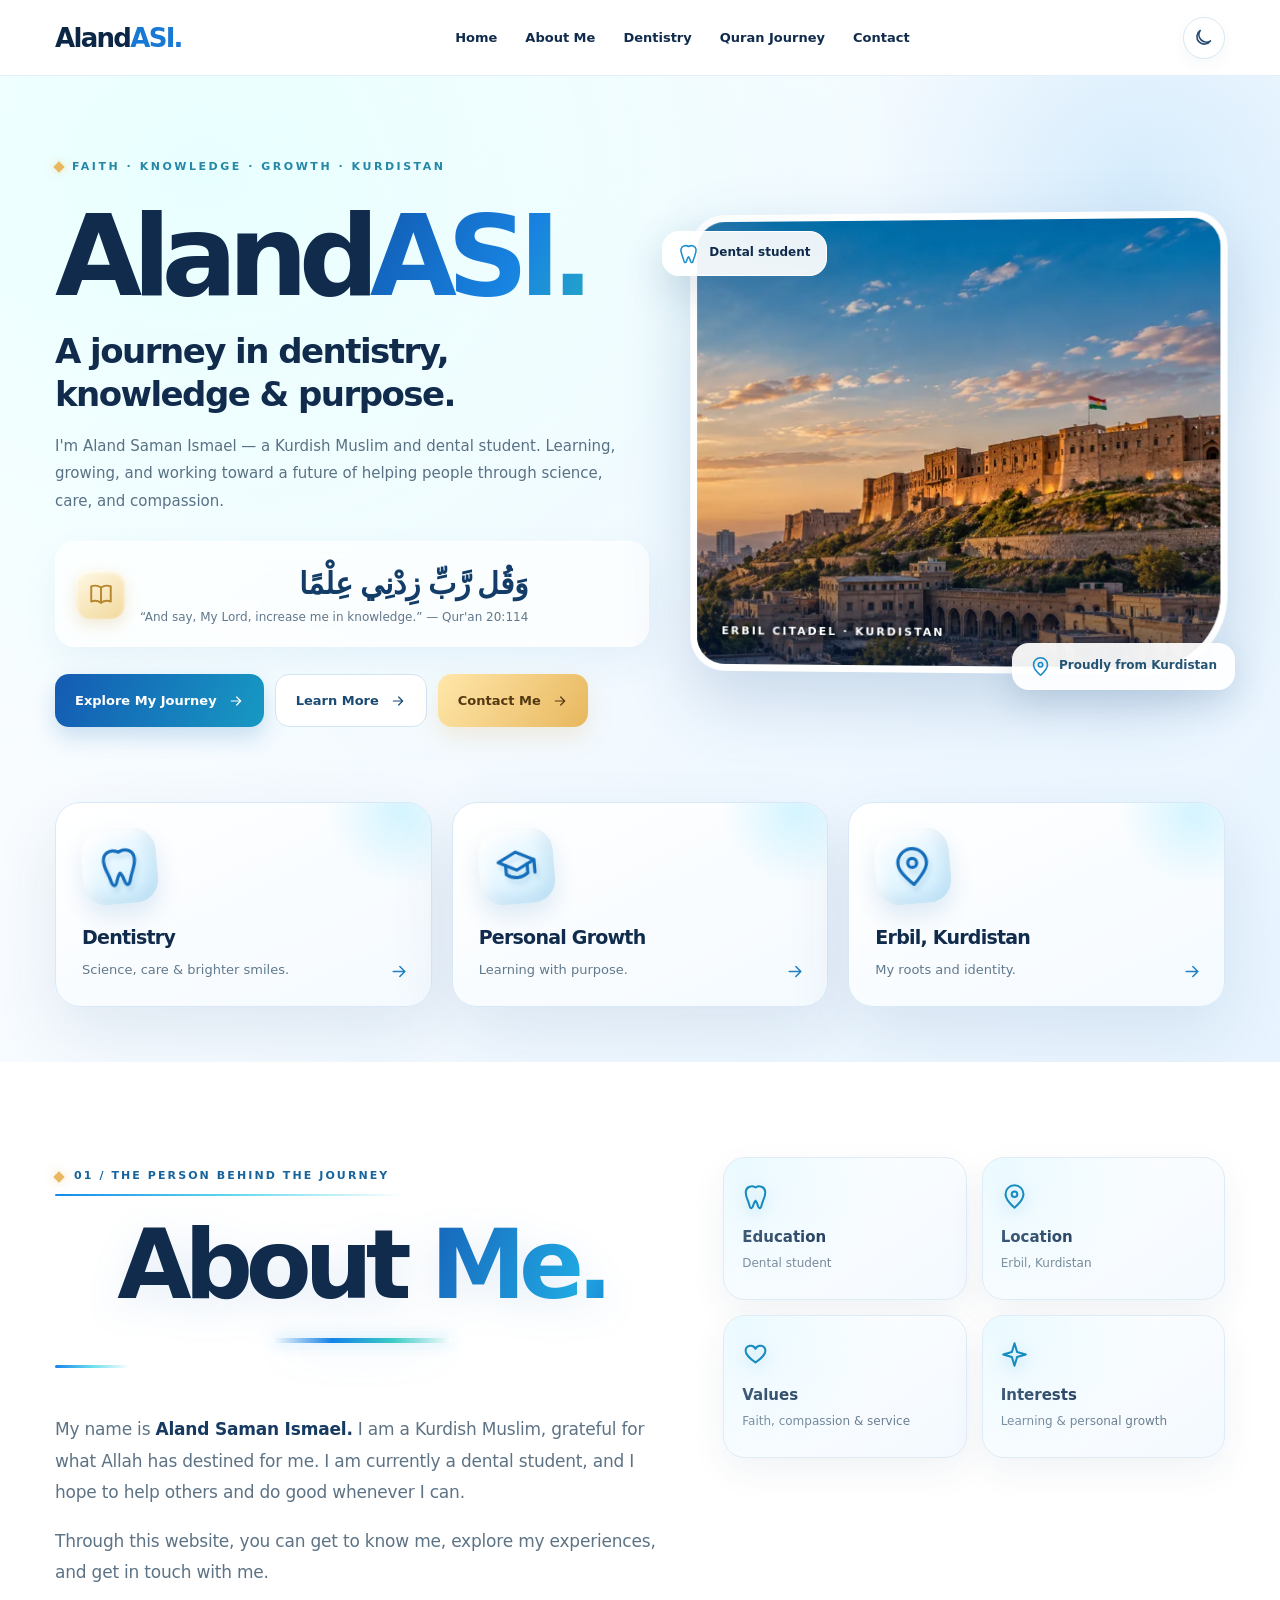
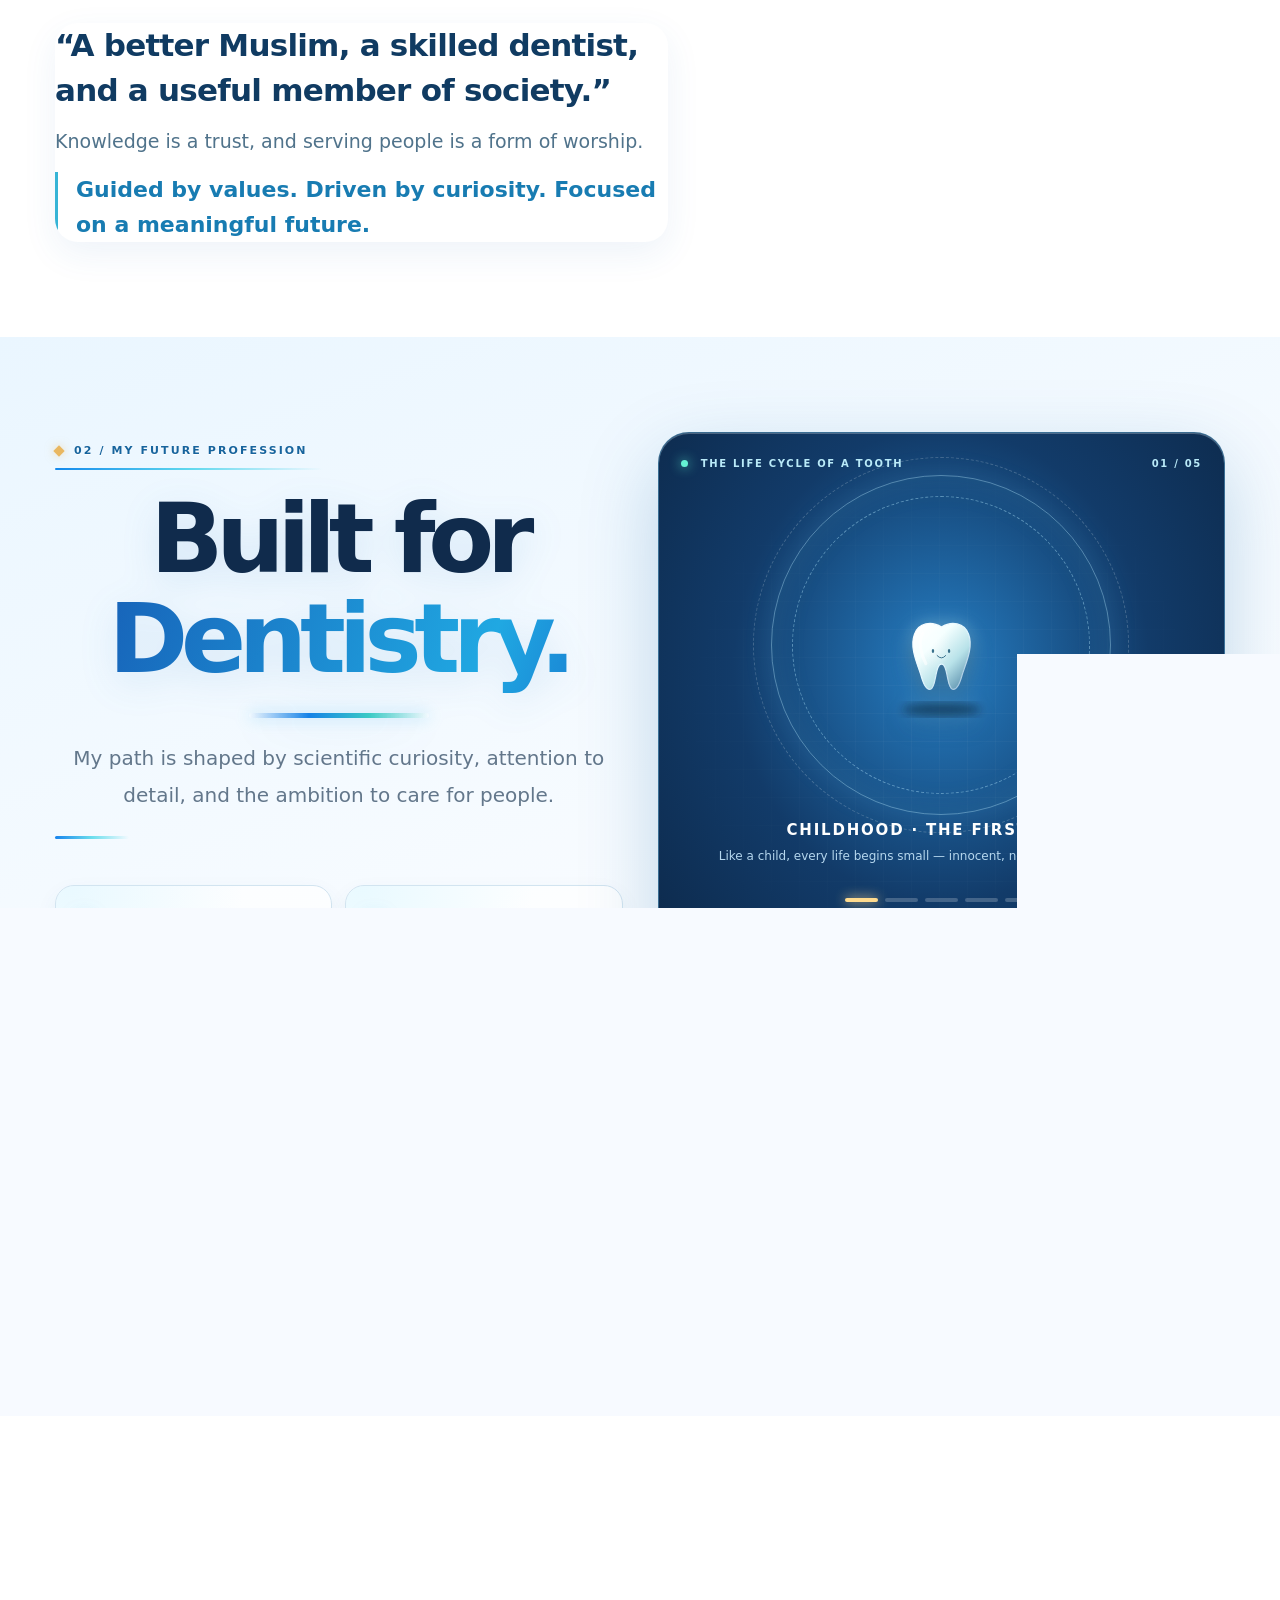
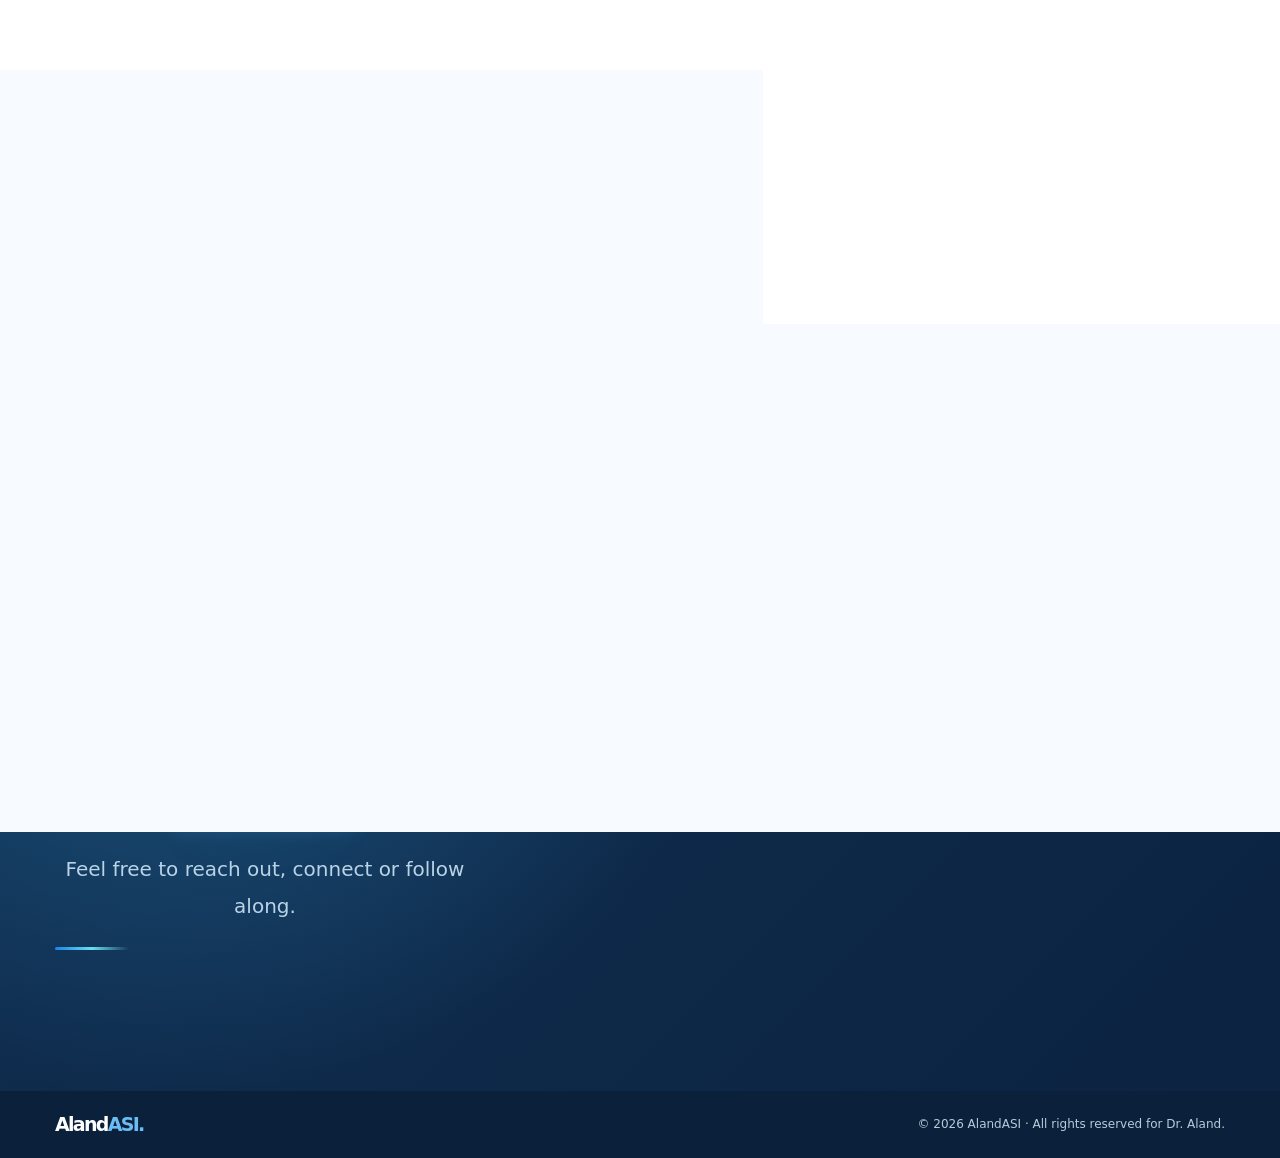
==== commit 43e23b91: "Add files via upload" ====
--- a/index.html
+++ b/index.html
@@ -1,4 +1,4 @@
-<!doctype html><html lang="en"><head><meta charset="utf-8"><meta name="viewport" content="width=device-width,initial-scale=1"><meta name="theme-color" content="#f5f8fe"><meta name="description" content="TheAland — the personal and academic portfolio of Aland Saman Ismael, a dental student from Erbil, Kurdistan."><title>TheAland | Dentistry • Knowledge • Purpose</title><style>
+<!doctype html><html lang="en"><head><meta charset="utf-8"><meta name="viewport" content="width=device-width,initial-scale=1"><meta name="theme-color" content="#f5f8fe"><meta name="description" content="AlandASI — the personal and academic portfolio of Aland Saman Ismael, a dental student from Erbil, Kurdistan."><title>AlandASI | Dentistry • Knowledge • Purpose</title><style>
 :root{--ink:#102b4c;--ink2:#294965;--blue:#1865c3;--blue2:#22a5c9;--mint:#2bb9b0;--gold:#e9b760;--paper:#f7faff;--muted:#63778b;--line:#d8e7f3;--shadow:0 25px 65px rgba(26,72,122,.10)}*{box-sizing:border-box}html{scroll-behavior:smooth;scroll-padding-top:88px}body{margin:0;background:var(--paper);color:var(--ink);font:16px/1.65 'Segoe UI',system-ui,-apple-system,Arial,sans-serif;overflow-x:hidden}a{text-decoration:none;color:inherit}button{font:inherit;cursor:pointer}svg{display:block}.icon{width:21px;height:21px;flex-shrink:0}.container{width:min(1170px,calc(100% - 48px));margin:auto}::selection{background:#a3e8ef;color:#12345a}#progress{height:3px;width:0;position:fixed;top:0;left:0;background:linear-gradient(90deg,#1679e3,#30c9bf,#efbc66);z-index:150;box-shadow:0 0 14px #2cb7e0}header{height:76px;position:sticky;top:0;z-index:100;background:#ffffffeb;backdrop-filter:blur(22px);border-bottom:1px solid #e5edf7}header .container{height:100%;display:flex;align-items:center;justify-content:space-between;gap:16px}.logo{font-weight:900;letter-spacing:-1.7px;font-size:26px;line-height:1;color:#0c2746}.logo b{color:#1879d4}.nav{display:flex;align-items:center;gap:28px;font-size:13px;font-weight:750}.nav a{position:relative;padding:12px 0}.nav a:after{content:'';position:absolute;bottom:7px;left:0;width:0;height:2px;background:#1781d7;transition:width .25s}.nav a:hover:after{width:100%}.nav-actions{display:flex;align-items:center;gap:9px}.round-btn{border:1px solid #d9e7f1;background:#fff;border-radius:50%;width:42px;height:42px;display:grid;place-items:center;color:#24496e;box-shadow:0 5px 15px #123c5a0b}.menu-toggle{display:none}.hero{position:relative;overflow:hidden;background:radial-gradient(ellipse at 16% 10%,#e8ffff,transparent 50%),linear-gradient(125deg,#fff,#e7f4ff 100%);padding:82px 0 55px;isolation:isolate}.hero:before{content:'';position:absolute;right:-130px;top:-160px;width:550px;height:550px;background:radial-gradient(circle,#87c7f341,transparent 68%);pointer-events:none}.hero-grid{display:grid;grid-template-columns:1.05fr .95fr;align-items:center;gap:38px}.eyebrow{font-size:11px;letter-spacing:.23em;font-weight:900;color:#2588a7;text-transform:uppercase;display:flex;align-items:center;gap:9px}.eyebrow .dot{width:8px;height:8px;transform:rotate(45deg);background:var(--gold);box-shadow:0 0 10px #e8c06e88}.hero h1{font-size:clamp(66px,8.8vw,124px);line-height:.98;letter-spacing:-.085em;margin:25px 0 18px;font-weight:900}.hero h1 span,.gradient-text{background:linear-gradient(120deg,#1159af,#1883e1 65%,#24a8c6);-webkit-background-clip:text;background-clip:text;color:transparent}.hero h2{font-size:clamp(22px,2.7vw,34px);line-height:1.28;letter-spacing:-.045em;max-width:610px;margin:0 0 16px}.lead{color:#597185;line-height:1.86;font-size:15px;max-width:580px;margin:0}.verse{margin-top:25px;padding:18px 20px;border-radius:20px;display:flex;gap:15px;align-items:center;background:#ffffffb5;border:1px solid #fff;box-shadow:0 14px 35px #2772b212;backdrop-filter:blur(10px)}.verse-icon{width:49px;height:49px;display:grid;place-items:center;border-radius:14px;color:#b6872f;background:linear-gradient(145deg,#fff9e6,#f2d89b);box-shadow:inset 0 2px 4px #fff,0 6px 15px #cbaa6140}.verse-icon .icon{width:26px;height:26px}.verse .arabic{font:600 clamp(22px,2.7vw,30px)/1.6 Georgia,'Times New Roman',serif;color:#133d68}.verse small{display:block;color:#61778c;font-size:12px}.actions{display:flex;gap:11px;flex-wrap:wrap;margin-top:27px}.button{display:inline-flex;align-items:center;justify-content:center;gap:11px;border-radius:14px;padding:15px 20px;font-size:13px;font-weight:800;transition:transform .3s,box-shadow .3s,background .3s;white-space:nowrap}.button:hover{transform:translateY(-5px);box-shadow:0 15px 30px #2364ad30}.button.primary{color:#fff;background:linear-gradient(110deg,#145bb3,#1799c3);box-shadow:0 10px 22px #166cb734}.button.light{background:#fff;color:#1b4b75;border:1px solid #d3e4f2}.button.gold{background:linear-gradient(125deg,#ffe7aa,#e8b75e);color:#543912;box-shadow:0 10px 24px #dcae5833}.button .icon{width:16px;height:16px}.hero-visual{position:relative;min-width:0}.citadel{height:460px;border-radius:35px 35px 80px 35px;overflow:hidden;position:relative;box-shadow:0 28px 70px #1d538f33;border:7px solid #fff;background:#bfdce9;transform:perspective(1300px) rotateY(-3deg);transition:transform .6s}.citadel:hover{transform:perspective(1300px) rotateY(0deg) translateY(-7px)}.citadel img{width:100%;height:100%;object-fit:cover;object-position:68% center;animation:sceneMove 20s ease-in-out infinite alternate}.citadel:after{content:'';position:absolute;inset:0;background:linear-gradient(0deg,#071d3f9e,transparent 38%)}.citadel-label{position:absolute;bottom:24px;left:25px;z-index:1;color:#fff;font-weight:800;letter-spacing:.19em;font-size:11px;text-shadow:0 2px 9px #000}.location-pill{position:absolute;right:-10px;bottom:-17px;z-index:2;padding:13px 18px;border-radius:17px;background:#ffffffed;box-shadow:0 12px 35px #244f7d2c;font-size:12px;font-weight:800;color:#245474;display:flex;align-items:center;gap:8px}.location-pill .icon{color:#168bc6}.float-pill{position:absolute;top:18px;left:-25px;z-index:2;background:#ffffffea;border:1px solid #fff;border-radius:17px;box-shadow:0 15px 40px #2756812e;padding:11px 15px;display:flex;align-items:center;gap:10px;font-size:12px;font-weight:800;animation:float 5s ease-in-out infinite}.float-pill .icon{color:#1e92cb}.section{padding:95px 0;position:relative}.section-heading{max-width:750px;margin-bottom:38px}.section-heading h2{font-size:clamp(38px,5vw,65px);line-height:1.07;letter-spacing:-.065em;margin:15px 0 16px}.section-heading p{font-size:16px;color:var(--muted);line-height:1.85}.features{display:grid;grid-template-columns:repeat(3,1fr);gap:20px;margin-top:75px}.feature{border:1px solid #d8e8f6;background:linear-gradient(155deg,#fff,#f4faff);border-radius:25px;min-height:205px;padding:26px;position:relative;overflow:hidden;box-shadow:var(--shadow);transition:transform .35s,box-shadow .35s}.feature:hover{transform:translateY(-9px);box-shadow:0 30px 60px #2472b525}.feature:before{content:'';position:absolute;width:150px;height:150px;right:-45px;top:-65px;border-radius:50%;background:radial-gradient(circle,#b4edff8c,transparent 70%)}.feature-art{width:75px;height:75px;border-radius:23px;display:grid;place-items:center;background:linear-gradient(145deg,#fff,#cceeff);box-shadow:inset -7px -8px 16px #74a8cb35,inset 5px 5px 12px #fff,0 12px 22px #1969ae20;margin-bottom:18px;transform:rotate(-5deg);transition:transform .5s}.feature:hover .feature-art{transform:rotate(7deg) translateY(-7px)}.feature-art .icon{width:43px;height:43px;color:#146dbb;filter:drop-shadow(2px 5px 2px #126bb22a)}.feature h3{margin:0 0 5px;font-size:19px;letter-spacing:-.04em}.feature p{margin:0;color:#61798c;font-size:13px}.feature .mini-arrow{position:absolute;right:22px;bottom:24px;color:#217fc2}.feature .mini-arrow .icon{width:20px}.about{background:#fff}.about-grid{display:grid;grid-template-columns:1.1fr .9fr;gap:55px;align-items:center}.about-text p{font-size:17px;line-height:2;color:#5d7385}.about-text strong{color:#163a60}.about-quote{margin-top:25px;padding:20px 23px;border-left:4px solid #24a3c3;border-radius:0 16px 16px 0;background:linear-gradient(90deg,#e9f9fc,#f6fbff);font-weight:800;color:#265572;line-height:1.7}.about-stats{display:grid;grid-template-columns:1fr 1fr;gap:15px}.stat{padding:25px 18px;border-radius:22px;background:linear-gradient(145deg,#fff,#f3f9ff);border:1px solid #dfebf5;box-shadow:0 13px 35px #123b6510;transition:transform .3s}.stat:hover{transform:translateY(-6px)}.stat .icon{color:#168bbf;width:27px;height:27px;margin-bottom:15px}.stat strong{display:block;font-size:15px}.stat small{display:block;color:#6b7f90;font-size:12px;margin-top:4px}.dentistry{background:linear-gradient(160deg,#eaf6ff,#f9fcff 62%,#eaf7f6);overflow:hidden}.dentistry-grid{display:grid;grid-template-columns:1fr 1fr;gap:35px;align-items:center}.dental-points{display:grid;grid-template-columns:1fr 1fr;gap:13px;margin-top:30px}.dental-point{border:1px solid #d2e4f0;border-radius:19px;padding:20px 16px;background:#ffffffb5;box-shadow:0 9px 22px #125a8810;transition:transform .3s,box-shadow .3s}.dental-point:hover{transform:translateY(-6px);box-shadow:0 20px 30px #1c7baf20}.dental-point .icon{color:#178bc0;width:25px;height:25px;margin-bottom:9px}.dental-point strong{display:block;font-size:14px}.dental-point small{color:#687e91;font-size:12px}.life-panel{min-height:545px;position:relative;border-radius:31px;background:radial-gradient(ellipse at 50% 42%,#267ec3,#123b69 52%,#0c2747);border:1px solid #77c5ed6b;box-shadow:0 35px 75px #0e5e9b40,inset 0 2px 0 #ffffff38;overflow:hidden;display:flex;flex-direction:column;align-items:center;padding:23px 22px 28px;color:white;isolation:isolate}.life-panel:before{content:'';position:absolute;inset:0;background-image:linear-gradient(#ffffff09 1px,transparent 1px),linear-gradient(90deg,#ffffff09 1px,transparent 1px);background-size:28px 28px;mask-image:radial-gradient(circle,#000,transparent 75%);pointer-events:none}.life-top{display:flex;align-items:center;justify-content:space-between;align-self:stretch;font-size:10px;font-weight:850;letter-spacing:.17em;color:#b9eaf8}.life-top i{display:inline-block;width:7px;height:7px;background:#65f2d4;border-radius:50%;margin-right:8px;box-shadow:0 0 12px #5cebcf}.tooth-view{height:345px;position:relative;width:100%;display:grid;place-items:center;perspective:850px}.orbit{position:absolute;width:min(90%,340px);aspect-ratio:1;border:1px solid #b6eaff65;border-radius:50%;box-shadow:inset 0 0 35px #7ddaff1d,0 0 30px #83d4ff1b;animation:orbit 27s linear infinite}.orbit:before,.orbit:after{content:'';position:absolute;inset:20px;border:1px dashed #a5d8f17a;border-radius:50%}.orbit:after{inset:-19px;border-color:#ffffff32}.tooth-svg{width:min(84%,285px);height:320px;overflow:visible;position:relative;filter:drop-shadow(0 23px 20px #0008);animation:toothFloat 4s ease-in-out infinite}.tooth-body{transform-origin:170px 165px;transition:transform 1.25s cubic-bezier(.2,.8,.2,1),filter 1.25s,opacity 1.25s}.phase-baby .tooth-body{transform:scale(.56) translateY(70px)}.phase-grow .tooth-body{transform:scale(.83) translateY(18px)}.phase-adult .tooth-body{transform:scale(1.08) translateY(-8px)}.phase-old .tooth-body{transform:scale(1.02) rotate(-7deg);filter:sepia(.75) saturate(.7) brightness(.88)}.phase-decay .tooth-body{transform:scale(.9) rotate(12deg) translateY(22px);filter:grayscale(.75) sepia(.85) brightness(.39) contrast(1.4)}.phase-dead .tooth-body{transform:scale(.4) rotate(34deg) translateY(170px);filter:grayscale(1) brightness(.15);opacity:0}.cracks,.rot,.face{transition:opacity 1s}.cracks,.rot{opacity:0}.phase-old .cracks{opacity:.55}.phase-decay .cracks,.phase-decay .rot{opacity:1}.phase-old .face,.phase-decay .face{opacity:0}.life-title{font-size:15px;font-weight:850;letter-spacing:.12em;color:#fff;text-align:center}.life-sub{font-size:12px;color:#b5d7ee;text-align:center;margin:5px 0 10px}.life-track{display:flex;gap:7px}.life-track span{width:33px;height:4px;border-radius:5px;background:#ffffff36;transition:background .4s}.life-track span.active{background:#ffdb8e;box-shadow:0 0 12px #ffd990}.life-ending{position:absolute;top:38%;left:0;right:0;text-align:center;font:italic 700 clamp(37px,5vw,65px) Georgia,serif;color:#ffe0a1;opacity:0;transform:translateY(18px) scale(.9);transition:opacity 1s,transform 1s;z-index:4;pointer-events:none}.life-ending.visible{opacity:1;transform:none}.replay{margin-top:17px;border:1px solid #c8e9f67a;border-radius:30px;background:#ffffff15;color:white;padding:10px 16px;display:flex;align-items:center;gap:7px;font-size:12px;font-weight:750}.replay:hover{background:#ffffff30}.replay .icon{width:16px;height:16px}.quran{background:#fff}.quran-grid{display:grid;grid-template-columns:1.12fr .88fr;align-items:center;gap:50px}.quran-text{font-size:16px;color:#60778a;line-height:1.95}.center-photo{padding:9px;border-radius:27px;background:white;border:1px solid #e0eaf2;box-shadow:var(--shadow);transform:rotate(1deg);transition:transform .4s}.center-photo:hover{transform:rotate(0) translateY(-6px)}.center-photo img{display:block;width:100%;max-height:300px;object-fit:cover;border-radius:20px}.center-photo figcaption{font-size:11px;color:#688094;padding:10px 8px 4px}.contact{background:radial-gradient(circle at 15% 15%,#1e5984,transparent 46%),linear-gradient(135deg,#102f52,#0c2341);color:#fff;overflow:hidden}.contact .section-heading p{color:#b9d3e7}.contact h2{color:#fff}.contact h2 span{color:#8ae5df}.contact-grid{display:grid;grid-template-columns:.75fr 1.25fr;gap:50px;align-items:start}.contact-cards{display:grid;grid-template-columns:1fr 1fr;gap:13px}.contact-card{border:1px solid #8ab6d04a;border-radius:19px;padding:15px;background:#ffffff0d;display:flex;align-items:center;gap:12px;transition:transform .3s,background .3s,border-color .3s;min-width:0}.contact-card:hover{transform:translateY(-5px);background:#ffffff1b;border-color:#7bdae7}.brand-icon{width:43px;height:43px;border-radius:14px;display:grid;place-items:center;background:var(--brand);color:#fff;box-shadow:0 7px 17px #0004;flex-shrink:0}.brand-icon svg{width:25px;height:25px}.contact-info{min-width:0;flex:1}.contact-info strong{display:block;font-size:13px}.contact-info small{display:block;font-size:11px;color:#bdd4e5}.contact-arrow{width:26px;height:26px;border-radius:50%;background:#ffffff15;display:grid;place-items:center;color:#fff;flex-shrink:0}.contact-arrow .icon{width:15px;height:15px}.footer{background:#0b203a;color:#b5ccdc;padding:24px 0;text-align:center;font-size:12px}.footer .container{display:flex;justify-content:space-between;align-items:center;gap:12px}.footer .logo{font-size:19px;color:white}.footer .logo b{color:#6abcf2}.footer p{margin:0}.reveal{opacity:0;transform:translateY(30px);transition:opacity .8s,transform .8s cubic-bezier(.2,.8,.2,1)}.reveal.visible{opacity:1;transform:translateY(0)}.reveal[data-delay="1"]{transition-delay:.1s}.reveal[data-delay="2"]{transition-delay:.2s}.reveal[data-delay="3"]{transition-delay:.3s}@keyframes sceneMove{to{transform:scale(1.1) translateX(-2%)}}@keyframes float{50%{transform:translateY(-12px)}}@keyframes orbit{to{transform:rotate(360deg)}}@keyframes toothFloat{0%,100%{transform:translateY(0) rotateY(-8deg)}50%{transform:translateY(-14px) rotateY(10deg)}}
 @media(max-width:1000px){.hero-grid{gap:24px}.hero h1{font-size:clamp(62px,8vw,92px)}.citadel{height:405px}.nav{gap:16px}.features{margin-top:48px}}
 @media(max-width:750px){header{height:67px}.container{width:min(100% - 36px,1170px)}.logo{font-size:24px}.menu-toggle{display:grid}.nav{display:none;position:absolute;left:15px;right:15px;top:74px;padding:17px;background:#fff;border:1px solid #dceaf4;border-radius:20px;box-shadow:0 20px 40px #1234562c;flex-direction:column;align-items:stretch;gap:2px}.nav.open{display:flex}.nav a{padding:11px 13px}.hero{padding:55px 0 62px}.hero-grid,.about-grid,.dentistry-grid,.quran-grid,.contact-grid{grid-template-columns:1fr}.hero-grid{gap:35px}.hero h1{font-size:clamp(62px,13vw,88px)}.hero h2{font-size:25px}.hero-visual{max-width:620px;width:100%;margin:auto}.citadel{height:300px;border-radius:28px 28px 60px 28px;transform:none}.float-pill{left:0;top:15px}.location-pill{right:2px;bottom:-14px}.features{grid-template-columns:repeat(3,minmax(0,1fr));gap:10px;margin-top:50px}.feature{padding:15px 12px;border-radius:18px;min-height:175px}.feature-art{width:55px;height:55px;border-radius:17px}.feature-art .icon{width:32px;height:32px}.feature h3{font-size:14px}.feature p{font-size:11px}.feature .mini-arrow{right:12px;bottom:11px}.section{padding:73px 0}.section-heading h2{font-size:44px}.about-grid,.dentistry-grid,.quran-grid,.contact-grid{gap:25px}.life-panel{max-width:570px;width:100%;margin:auto}.contact-grid{gap:20px}.footer .container{flex-direction:column}.quran-grid .center-photo{max-width:550px;margin:0 auto}.about-text p{font-size:16px}}
@@ -73,11 +73,11 @@
 .about-grid,.dentistry-grid{align-items:start}
 @media(max-width:760px){.section-heading{margin-bottom:30px}.section-heading h2{font-size:clamp(51px,11.5vw,78px)!important;letter-spacing:-.065em!important}.section-heading h2::after{margin-top:17px;height:4px}.section-heading p{font-size:16px}}
 @media(prefers-reduced-motion:reduce){.section-heading h2,.section-heading h2::after,.section-heading .gradient-text{animation:none!important}}
-</style></head><body><div id="progress"></div><header><div class="container"><a class="logo" href="#home" aria-label="TheAland home">The<b>Aland.</b></a><nav class="nav" id="nav"><a href="#home">Home</a><a href="#about">About Me</a><a href="#dentistry">Dentistry</a><a href="#quran">Quran Journey</a><a href="#contact">Contact</a></nav><div class="nav-actions"><button class="round-btn" id="themeBtn" aria-label="Toggle dark mode"><svg class="icon " viewBox="0 0 24 24" fill="none" stroke="currentColor" stroke-width="1.8" stroke-linecap="round" stroke-linejoin="round" aria-hidden="true"><path d="M20 15.8A8.5 8.5 0 0 1 8.2 4 8.5 8.5 0 1 0 20 15.8Z"/></svg></button><button class="round-btn menu-toggle" id="menuBtn" aria-label="Open menu" aria-expanded="false"><svg class="icon " viewBox="0 0 24 24" fill="none" stroke="currentColor" stroke-width="1.8" stroke-linecap="round" stroke-linejoin="round" aria-hidden="true"><path d="M4 7h16M4 12h16M4 17h16"/></svg></button></div></div></header>
-<main><section class="hero" id="home"><div class="container"><div class="hero-grid"><div class="hero-copy"><div class="eyebrow reveal"><span class="dot"></span> Faith · Knowledge · Growth · Kurdistan</div><h1 class="reveal" data-delay="1">The<span>Aland.</span></h1><h2 class="reveal" data-delay="2">A journey in dentistry,<br>knowledge &amp; purpose.</h2><p class="lead reveal" data-delay="2">I'm Aland Saman Ismael — a Kurdish Muslim and dental student. Learning, growing, and working toward a future of helping people through science, care, and compassion.</p><div class="verse reveal" data-delay="3"><span class="verse-icon"><svg class="icon " viewBox="0 0 24 24" fill="none" stroke="currentColor" stroke-width="1.8" stroke-linecap="round" stroke-linejoin="round" aria-hidden="true"><path d="M12 6c-3-2-6-2.2-9-1v14c3-1.2 6-1 9 1 3-2 6-2.2 9-1V5c-3-1.2-6-1-9 1Z"/><path d="M12 6v14"/></svg></span><div><div class="arabic" lang="ar" dir="rtl">وَقُل رَّبِّ زِدْنِي عِلْمًا</div><small>“And say, My Lord, increase me in knowledge.” — Qur'an 20:114</small></div></div><div class="actions reveal" data-delay="3"><a href="#about" class="button primary">Explore My Journey <svg class="icon " viewBox="0 0 24 24" fill="none" stroke="currentColor" stroke-width="1.8" stroke-linecap="round" stroke-linejoin="round" aria-hidden="true"><path d="M5 12h14m-6-6 6 6-6 6"/></svg></a><a href="#quran" class="button light">Learn More <svg class="icon " viewBox="0 0 24 24" fill="none" stroke="currentColor" stroke-width="1.8" stroke-linecap="round" stroke-linejoin="round" aria-hidden="true"><path d="M5 12h14m-6-6 6 6-6 6"/></svg></a><a href="#contact" class="button gold">Contact Me <svg class="icon " viewBox="0 0 24 24" fill="none" stroke="currentColor" stroke-width="1.8" stroke-linecap="round" stroke-linejoin="round" aria-hidden="true"><path d="M5 12h14m-6-6 6 6-6 6"/></svg></a></div></div><div class="hero-visual reveal" data-delay="2"><div class="citadel"><img src="[data-uri]